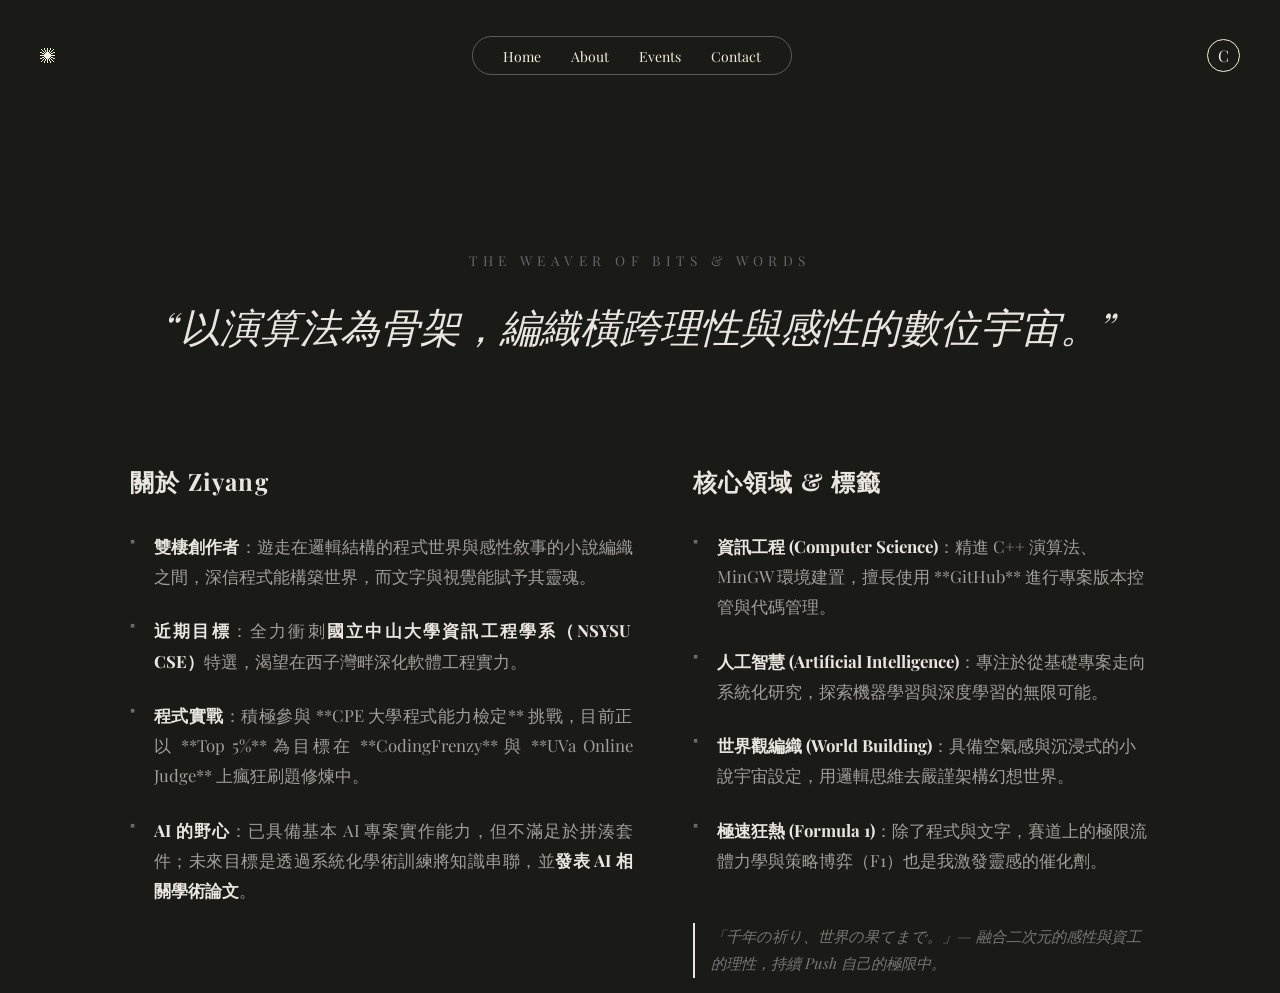
==== about.html @ fb1f493a "about/consact" ====
<!DOCTYPE html>
<html lang="zh-TW">
<head>
    <meta charset="UTF-8">
    <title>About — Ziyang</title>
    <link rel="stylesheet" href="style.css">
    <link href="https://fonts.googleapis.com/css2?family=Playfair+Display:ital,wght@1,400;1,700&display=swap" rel="stylesheet">
</head>
<body>

    <nav class="navbar">
        <div class="logo">✺</div>
        <ul class="nav-menu">
            <li><a href="index.html">Home</a></li>
            <li><a href="about.html">About</a></li>
            <li><a href="events.html">Events</a></li>
            <li><a href="contact.html">Contact</a></li>
        </ul>
        <div class="user-profile">C</div>
    </nav>

    <main class="about-container">
        <header class="about-header">
            <p class="subtitle">THE WEAVER OF BITS & WORDS</p>
            <h1 class="about-quote">“以演算法為骨架，編織橫跨理性與感性的數位宇宙。”</h1>
        </header>

        <section class="about-content">
            <div class="content-left">
                <h3>關於 Ziyang</h3>
                <ul class="story-list">
                    <li><strong>雙棲創作者</strong>：遊走在邏輯結構的程式世界與感性敘事的小說編織之間，深信程式能構築世界，而文字與視覺能賦予其靈魂。</li>
                    <li><strong>近期目標</strong>：全力衝刺<strong>國立中山大學資訊工程學系（NSYSU CSE）</strong>特選，渴望在西子灣畔深化軟體工程實力。</li>
                    <li><strong>程式實戰</strong>：積極參與 **CPE 大學程式能力檢定** 挑戰，目前正以 **Top 5%** 為目標在 **CodingFrenzy** 與 **UVa Online Judge** 上瘋狂刷題修煉中。</li>
                    <li><strong>AI 的野心</strong>：已具備基本 AI 專案實作能力，但不滿足於拼湊套件；未來目標是透過系統化學術訓練將知識串聯，並<strong>發表 AI 相關學術論文</strong>。</li>
                </ul>
            </div>
            
            <div class="content-right">
                <h3>核心領域 & 標籤</h3>
                <ul class="skills-list">
                    <li><strong>資訊工程 (Computer Science)</strong>：精進 C++ 演算法、MinGW 環境建置，擅長使用 **GitHub** 進行專案版本控管與代碼管理。</li>
                    <li><strong>人工智慧 (Artificial Intelligence)</strong>：專注於從基礎專案走向系統化研究，探索機器學習與深度學習的無限可能。</li>
                    <li><strong>世界觀編織 (World Building)</strong>：具備空氣感與沉浸式的小說宇宙設定，用邏輯思維去嚴謹架構幻想世界。</li>
                    <li><strong>極速狂熱 (Formula 1)</strong>：除了程式與文字，賽道上的極限流體力學與策略博弈（F1）也是我激發靈感的催化劑。</li>
                </ul>
                
                <p class="status-tag">「千年の祈り、世界の果てまで。」— 融合二次元的感性與資工的理性，持續 Push 自己的極限中。</p>
            </div>
        </section>
    </main>

</body>
</html>
---- style.css ----
* { box-sizing: border-box; }
body {
    margin: 0;
    background-color: #1a1a17;
    color: #f4eede;
    font-family: 'Playfair Display', serif;
}

/* 導覽列 */
.navbar {
    display: flex;
    justify-content: space-between;
    align-items: center;
    padding: 20px 40px;
}
.nav-menu {
    display: flex;
    gap: 30px;
    list-style: none;
    border: 1px solid rgba(244, 238, 222, 0.3);
    padding: 8px 30px;
    border-radius: 50px;
}
.nav-menu a { color: #f4eede; text-decoration: none; font-size: 14px; }
.user-profile { border: 1px solid #f4eede; padding: 5px 10px; border-radius: 50%; }

/* 核心復刻區 */
.hero-container {
    display: flex;
    flex-direction: column;
    align-items: center;
    justify-content: center;
    position: relative;
    height: 80vh;
}

.arch-image {
    width: 350px;
    height: 500px;
    overflow: hidden;
    border-radius: 200px 200px 0 0; /* 打造拱門形狀 */
    margin-bottom: 20px;
}
.arch-image img { width: 100%; height: 100%; object-fit: cover; }

.hero-title {
    font-family: 'Playfair Display', serif;
    font-size: 8rem;
    color: #eae6df;
    text-align: center;
    
    /* ─── 游標閃爍效果 ─── */
    display: inline-block;          /* 讓游標貼緊在文字後面 */
    border-right: 3px solid #eae6df; /* 游標的寬度與顏色 */
    animation: blink .75s step-end infinite;
}

/* 游標閃爍動畫 */
@keyframes blink {
    from, to { border-color: transparent }
    50% { border-color: #eae6df; }
}

.hero-subtitle {
    display: block;
    font-family: 'Playfair Display', serif;
    font-style: italic;
    color: #a19e98;
    text-align: center;

    /* ─── 1. 把字體放大 ─── */
    font-size: 1.8rem;     /* 原本如果比較小，可以調整到 1.6rem ~ 2rem 之間看看感覺 */
    
    /* ─── 2. 往上移一點，並保持下方按鈕的距離 ─── */
    margin-top: -65px;     /* 提高負值（例如從 -10px 改到 -25px），它就會再往上吸附靠近 Ziyang. */
    margin-bottom: 50px;   /* 稍微加大下方邊距，確保不會因為字體變大而壓到下面的按鈕 */
} 
.cta-btn {
    background: transparent;
    color: #f4eede;
    border: 1px solid #f4eede;
    padding: 12px 30px;
    border-radius: 50px;
    cursor: pointer;
    font-family: inherit;
}

/* ─── Contact Page 專屬風格 ─── */

.contact-container {
    max-width: 1200px;
    margin: 120px auto 0 auto; /* 留出 navbar 的空間 */
    padding: 0 40px;
    display: grid;
    grid-template-columns: 1fr 1fr; /* 左右雙欄排版 */
    gap: 80px;
    align-items: start;
}

/* 左側文字資訊 */
.contact-info {
    color: #eae6df;
}

.contact-title {
    font-family: 'Playfair Display', serif;
    font-size: 3.5rem;
    font-style: italic;
    line-height: 1.2;
    margin-bottom: 24px;
}

.contact-desc {
    font-size: 1rem;
    line-height: 1.8;
    color: #a19e98; /* 稍淡的灰字，增加層次感 */
    margin-bottom: 48px;
    max-width: 400px;
}

.info-links a {
    color: #eae6df;
    text-decoration: none;
    font-size: 1.1rem;
    transition: opacity 0.3s;
}

.info-links a:hover {
    opacity: 0.7;
}

.social-links {
    margin-top: 24px;
    font-size: 0.9rem;
    color: #666;
}

.social-links a {
    color: #a19e98;
    font-size: 0.9rem;
}

/* 右側極簡表單 */
.contact-form {
    display: flex;
    flex-direction: column;
    gap: 40px;
}

.form-group {
    display: flex;
    flex-direction: column;
    position: relative;
}

.form-group label {
    font-family: 'Playfair Display', serif;
    font-size: 1.1rem;
    color: #eae6df;
    margin-bottom: 12px;
}

/* 極簡下底線輸入框 */
.form-group input,
.form-group textarea {
    background: transparent;
    border: none;
    border-bottom: 1px solid #444; /* 預設暗色細線 */
    color: #eae6df;
    font-size: 1rem;
    padding: 8px 0;
    outline: none;
    font-family: inherit;
    transition: border-color 0.4s ease;
}

/* 點擊輸入框時，線條亮起 */
.form-group input:focus,
.form-group textarea:focus {
    border-bottom: 1px solid #eae6df; 
}

/* 讓 textarea 不要能隨便拉大壞了排版 */
.form-group textarea {
    resize: none;
}

/* 送出按鈕：沿用你原本 Discover 按鈕的圓邊與質感 */
.submit-btn {
    align-self: flex-start;
    background: transparent;
    border: 1px solid #eae6df;
    color: #eae6df;
    padding: 12px 32px;
    font-size: 0.9rem;
    border-radius: 50px;
    cursor: pointer;
    font-family: inherit;
    transition: all 0.3s ease;
    margin-top: 20px;
}

.submit-btn:hover {
    background: #eae6df;
    color: #111; /* 懸停時反白 */
}

/* ─── RWD 手機版響應式 ─── */
@media (max-width: 768px) {
    .contact-container {
        grid-template-columns: 1fr; /* 手機版改成單欄，上下排列 */
        margin: 80px auto 0 auto;
        gap: 48px;
    }
    
    .contact-title {
        font-size: 2.5rem;
    }
}

/* ─── About Page 專屬風格 ─── */

.about-container {
    max-width: 1000px;
    margin: 140px auto 0 auto; /* 留出 navbar 的空間 */
    padding: 0 40px;
}

/* 上方大引言區域 */
.about-header {
    text-align: center;
    margin-bottom: 80px;
}

.about-header .subtitle {
    font-family: 'Playfair Display', serif;
    font-size: 0.9rem;
    letter-spacing: 0.3em;
    color: #666; /* 暗灰色，低調的前言 */
    margin-bottom: 16px;
}

.about-header .about-quote {
    font-family: 'Playfair Display', serif;
    font-size: 2.8rem;
    font-style: italic;
    color: #eae6df;
    line-height: 1.4;
    font-weight: 400;
}

/* 下方故事內容（雙欄） */
.about-content {
    display: grid;
    grid-template-columns: 1.2fr 1fr; /* 左邊故事略寬，右邊條列略窄 */
    gap: 80px;
    line-height: 1.8;
    color: #a19e98; /* 使用你原本的淡灰色 */
}

/* 標題樣式 */
.about-content h3 {
    font-family: 'Playfair Display', serif;
    font-size: 1.6rem;
    color: #eae6df;
    margin-bottom: 20px;
    font-weight: 700;
}

/* 左側內文 */
.content-left {
    font-size: 1.05rem;
    text-align: justify;
}

.content-left strong {
    color: #eae6df; /* 粗體字加亮 */
}

/* 右側清單 */
.content-right ul {
    list-style: none; /* 拔掉預設醜醜的點 */
    padding: 0;
}

.content-right li {
    margin-bottom: 16px;
    font-size: 1rem;
}

.content-right li strong {
    color: #eae6df;
}

/* 特殊標籤區塊 */
.status-tag {
    margin-top: 40px;
    padding-left: 16px;
    border-left: 2px solid #eae6df; /* 側邊細線，呼應你的游標風格 */
    font-style: italic;
    font-size: 0.95rem;
    color: #888;
}

/* ─── RWD 手機版響應式 ─── */
@media (max-width: 768px) {
    .about-header .about-quote {
        font-size: 2rem;
    }
    
    .about-content {
        grid-template-columns: 1fr; /* 手機版變單欄 */
        gap: 40px;
    }
}

/* ==========================================================================
   About Page 專屬風格 (完全量身打造版)
   ========================================================================== */

.about-container {
    max-width: 1100px;
    margin: 140px auto 0 auto; /* 留出頂部 navbar 的空間 */
    padding: 0 40px;
}

/* 上方大引言區域 */
.about-header {
    text-align: center;
    margin-bottom: 80px;
}

.about-header .subtitle {
    font-family: 'Playfair Display', serif;
    font-size: 0.85rem;
    letter-spacing: 0.4em;
    color: #666; 
    margin-bottom: 20px;
}

/* 大引言動畫：電影感浮現 */
.about-header .about-quote {
    font-family: 'Playfair Display', serif;
    font-size: 2.5rem;
    font-style: italic;
    color: #eae6df;
    line-height: 1.5;
    font-weight: 400;
    opacity: 0;
    transform: translateY(25px);
    animation: fadeInUp 1.2s cubic-bezier(0.16, 1, 0.3, 1) forwards;
    animation-delay: 0.2s;
}

@keyframes fadeInUp {
    to {
        opacity: 1;
        transform: translateY(0);
    }
}

/* 下方故事內容（雙欄排版） */
.about-content {
    display: grid;
    grid-template-columns: 1.1fr 1fr; 
    gap: 60px;
    line-height: 1.8;
}

/* 區塊小標題樣式 */
.about-content h3 {
    font-family: 'Playfair Display', serif;
    font-size: 1.5rem;
    color: #eae6df;
    margin-bottom: 28px;
    font-weight: 700;
    letter-spacing: 0.05em;
}

/* ─── 列點優化設定 ─── */
.story-list, .skills-list {
    list-style: none; 
    padding: 0;
    margin: 0;
}

.story-list li, .skills-list li {
    position: relative;
    padding-left: 24px; /* 留出空間放自訂的小方塊 */
    margin-bottom: 24px; /* 每一點之間的間距 */
    font-size: 1.05rem;
    line-height: 1.8;
    color: #a19e98; /* 質感淡灰色 */
}

/* 自訂象牙白小方塊點點 */
.story-list li::before, .skills-list li::before {
    content: "■"; 
    position: absolute;
    left: 0;
    top: 2px;
    font-size: 0.55rem; 
    color: #eae6df;    
    opacity: 0.4;      
}

/* 加強關鍵字的對比度 */
.story-list li strong, .skills-list li strong {
    color: #eae6df;
    font-weight: 700;
}

/* 右下角的側邊線引言 */
.status-tag {
    margin-top: 48px;
    padding-left: 16px;
    border-left: 2px solid #eae6df; /* 側邊細線 */
    font-style: italic;
    font-size: 0.95rem;
    color: #777;
}

/* ─── RWD 手機版響應式（防止跑版） ─── */
@media (max-width: 768px) {
    .about-header .about-quote {
        font-size: 1.8rem;
    }
    
    .about-content {
        grid-template-columns: 1fr; /* 手機版變成單欄 */
        gap: 40px;
    }
}
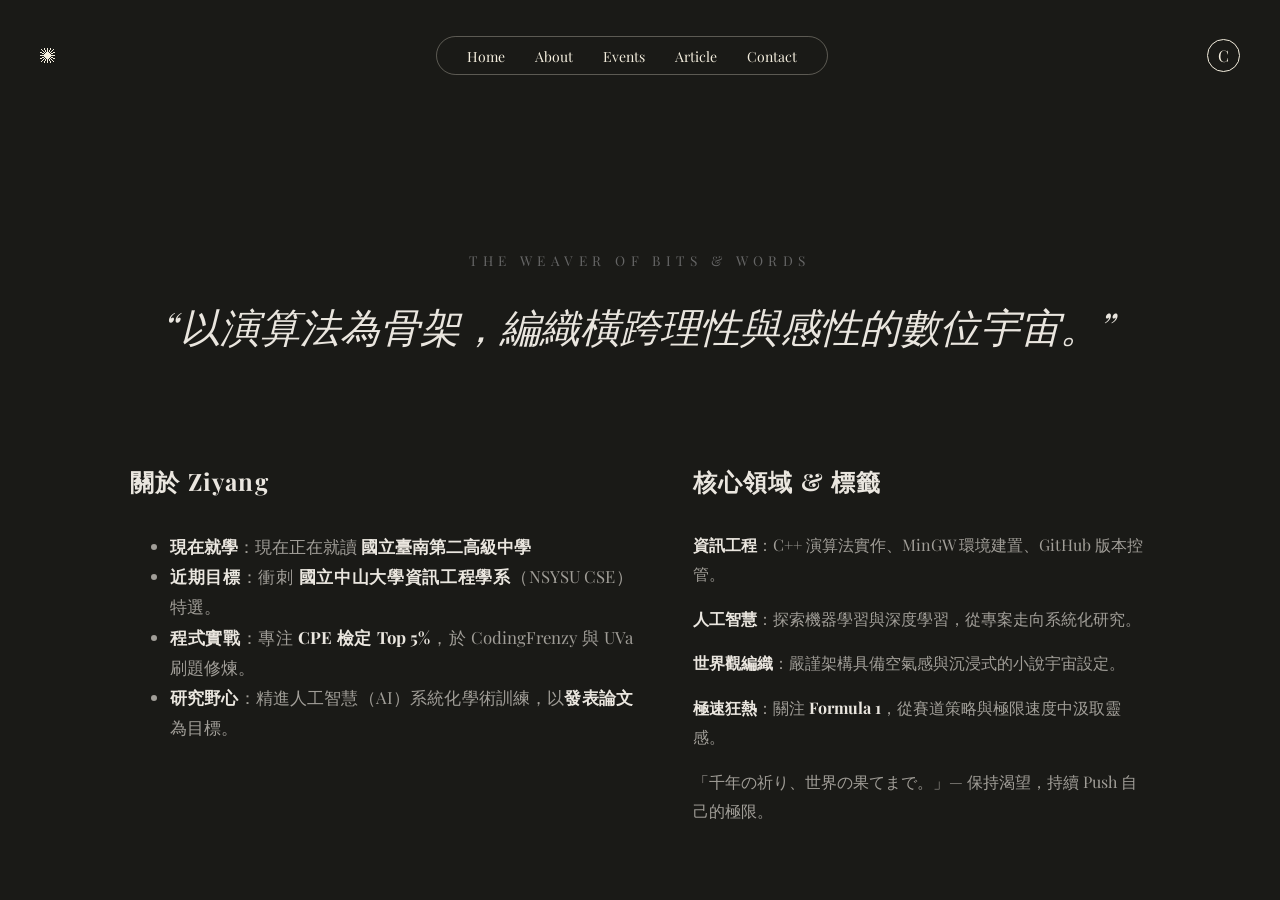
==== commit 2cf19960: "about" ====
--- a/about.html
+++ b/about.html
@@ -4,7 +4,7 @@
     <meta charset="UTF-8">
     <title>About — Ziyang</title>
     <link rel="stylesheet" href="style.css">
-    <link href="https://fonts.googleapis.com/css2?family=Playfair+Display:ital,wght@1,400;1,700&display=swap" rel="stylesheet">
+    <link href="https://fonts.googleapis.com/css2?family=Playfair+Display:ital,wght@0,400;0,700;1,400;1,700&display=swap" rel="stylesheet">
 </head>
 <body>
 
@@ -14,6 +14,7 @@
             <li><a href="index.html">Home</a></li>
             <li><a href="about.html">About</a></li>
             <li><a href="events.html">Events</a></li>
+            <li><a href="article.html">Article</a></li>
             <li><a href="contact.html">Contact</a></li>
         </ul>
         <div class="user-profile">C</div>
@@ -28,24 +29,24 @@
         <section class="about-content">
             <div class="content-left">
                 <h3>關於 Ziyang</h3>
-                <ul class="story-list">
-                    <li><strong>雙棲創作者</strong>：遊走在邏輯結構的程式世界與感性敘事的小說編織之間，深信程式能構築世界，而文字與視覺能賦予其靈魂。</li>
-                    <li><strong>近期目標</strong>：全力衝刺<strong>國立中山大學資訊工程學系（NSYSU CSE）</strong>特選，渴望在西子灣畔深化軟體工程實力。</li>
-                    <li><strong>程式實戰</strong>：積極參與 **CPE 大學程式能力檢定** 挑戰，目前正以 **Top 5%** 為目標在 **CodingFrenzy** 與 **UVa Online Judge** 上瘋狂刷題修煉中。</li>
-                    <li><strong>AI 的野心</strong>：已具備基本 AI 專案實作能力，但不滿足於拼湊套件；未來目標是透過系統化學術訓練將知識串聯，並<strong>發表 AI 相關學術論文</strong>。</li>
+                <ul class="custom-list">
+                    <li><strong>現在就學</strong>：現在正在就讀 <strong>國立臺南第二高級中學</strong></li>
+                    <li><strong>近期目標</strong>：衝刺 <strong>國立中山大學資訊工程學系</strong>（NSYSU CSE）特選。</li>
+                    <li><strong>程式實戰</strong>：專注 <strong>CPE 檢定 Top 5%</strong>，於 CodingFrenzy 與 UVa 刷題修煉。</li>
+                    <li><strong>研究野心</strong>：精進人工智慧（AI）系統化學術訓練，以<strong>發表論文</strong>為目標。</li>
                 </ul>
             </div>
             
             <div class="content-right">
                 <h3>核心領域 & 標籤</h3>
-                <ul class="skills-list">
-                    <li><strong>資訊工程 (Computer Science)</strong>：精進 C++ 演算法、MinGW 環境建置，擅長使用 **GitHub** 進行專案版本控管與代碼管理。</li>
-                    <li><strong>人工智慧 (Artificial Intelligence)</strong>：專注於從基礎專案走向系統化研究，探索機器學習與深度學習的無限可能。</li>
-                    <li><strong>世界觀編織 (World Building)</strong>：具備空氣感與沉浸式的小說宇宙設定，用邏輯思維去嚴謹架構幻想世界。</li>
-                    <li><strong>極速狂熱 (Formula 1)</strong>：除了程式與文字，賽道上的極限流體力學與策略博弈（F1）也是我激發靈感的催化劑。</li>
+                <ul class="custom-list">
+                    <li><strong>資訊工程</strong>：C++ 演算法實作、MinGW 環境建置、GitHub 版本控管。</li>
+                    <li><strong>人工智慧</strong>：探索機器學習與深度學習，從專案走向系統化研究。</li>
+                    <li><strong>世界觀編織</strong>：嚴謹架構具備空氣感與沉浸式的小說宇宙設定。</li>
+                    <li><strong>極速狂熱</strong>：關注 <strong>Formula 1</strong>，從賽道策略與極限速度中汲取靈感。</li>
                 </ul>
                 
-                <p class="status-tag">「千年の祈り、世界の果てまで。」— 融合二次元的感性與資工的理性，持續 Push 自己的極限中。</p>
+                <p class="side-tag">「千年の祈り、世界の果てまで。」— 保持渴望，持續 Push 自己的極限。</p>
             </div>
         </section>
     </main>
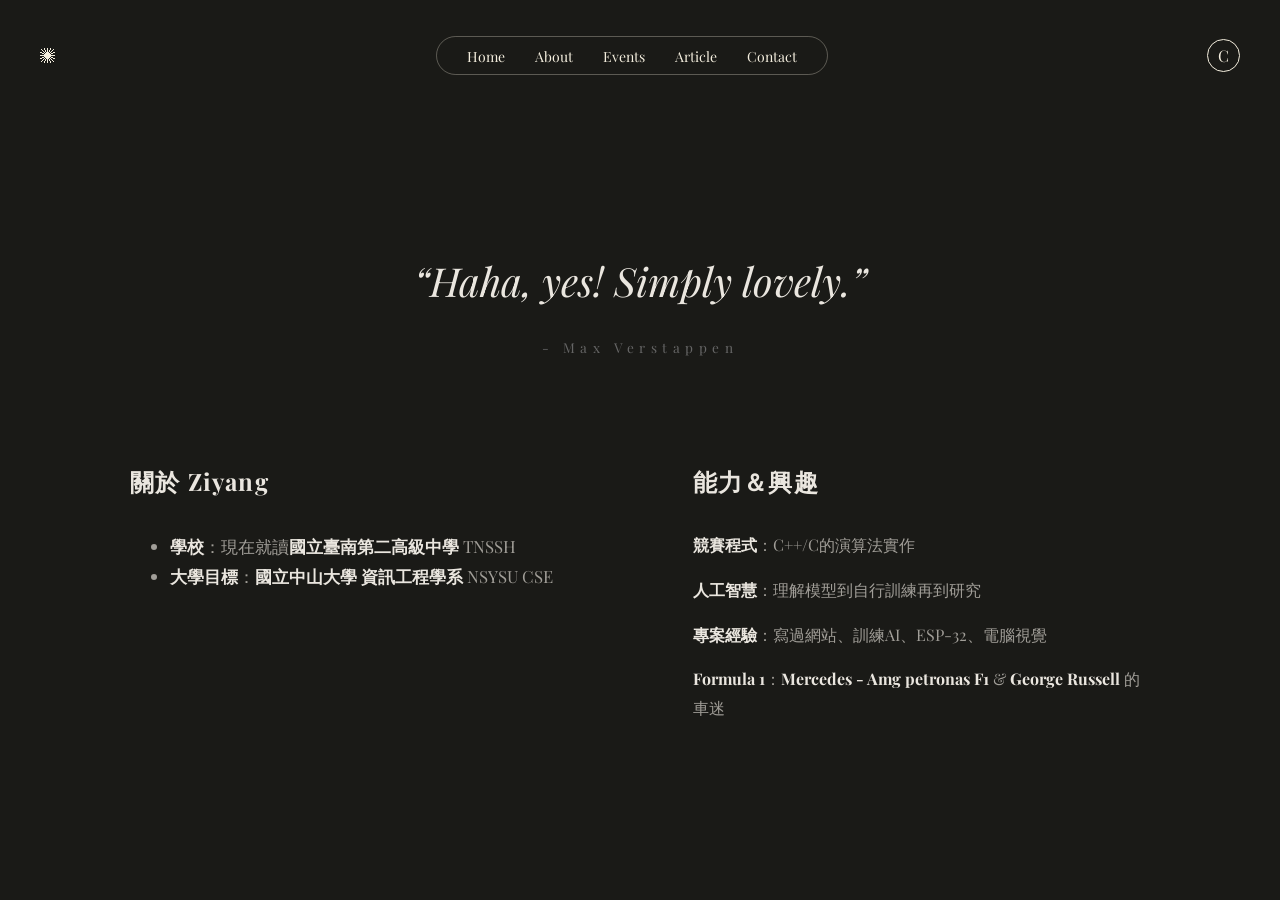
==== commit 528774c0: "about" ====
--- a/about.html
+++ b/about.html
@@ -22,31 +22,27 @@
 
     <main class="about-container">
         <header class="about-header">
-            <p class="subtitle">THE WEAVER OF BITS & WORDS</p>
-            <h1 class="about-quote">“以演算法為骨架，編織橫跨理性與感性的數位宇宙。”</h1>
+            <h1 class="about-quote">“Haha, yes! Simply lovely.”</h1>
+            <p class="subtitle">- Max Verstappen</p>
         </header>
 
         <section class="about-content">
             <div class="content-left">
                 <h3>關於 Ziyang</h3>
                 <ul class="custom-list">
-                    <li><strong>現在就學</strong>：現在正在就讀 <strong>國立臺南第二高級中學</strong></li>
-                    <li><strong>近期目標</strong>：衝刺 <strong>國立中山大學資訊工程學系</strong>（NSYSU CSE）特選。</li>
-                    <li><strong>程式實戰</strong>：專注 <strong>CPE 檢定 Top 5%</strong>，於 CodingFrenzy 與 UVa 刷題修煉。</li>
-                    <li><strong>研究野心</strong>：精進人工智慧（AI）系統化學術訓練，以<strong>發表論文</strong>為目標。</li>
+                    <li><strong>學校</strong>：現在就讀<strong>國立臺南第二高級中學</strong> TNSSH</li>
+                    <li><strong>大學目標</strong>：<strong>國立中山大學 資訊工程學系</strong> NSYSU CSE</li>
                 </ul>
             </div>
             
             <div class="content-right">
-                <h3>核心領域 & 標籤</h3>
+                <h3>能力＆興趣</h3>
                 <ul class="custom-list">
-                    <li><strong>資訊工程</strong>：C++ 演算法實作、MinGW 環境建置、GitHub 版本控管。</li>
-                    <li><strong>人工智慧</strong>：探索機器學習與深度學習，從專案走向系統化研究。</li>
-                    <li><strong>世界觀編織</strong>：嚴謹架構具備空氣感與沉浸式的小說宇宙設定。</li>
-                    <li><strong>極速狂熱</strong>：關注 <strong>Formula 1</strong>，從賽道策略與極限速度中汲取靈感。</li>
+                    <li><strong>競賽程式</strong>：C++/C的演算法實作</li>
+                    <li><strong>人工智慧</strong>：理解模型到自行訓練再到研究</li>
+                    <li><strong>專案經驗</strong>：寫過網站、訓練AI、ESP-32、電腦視覺</li>
+                    <li><strong>Formula 1</strong>：<strong>Mercedes - Amg petronas F1</strong> & <strong>George Russell</strong> 的車迷</li>
                 </ul>
-                
-                <p class="side-tag">「千年の祈り、世界の果てまで。」— 保持渴望，持續 Push 自己的極限。</p>
             </div>
         </section>
     </main>
--- a/style.css
+++ b/style.css
@@ -34,14 +34,23 @@
     height: 80vh;
 }
 
+/* 這是包裹圖片的拱門外框 */
 .arch-image {
-    width: 350px;
-    height: 500px;
-    overflow: hidden;
-    border-radius: 200px 200px 0 0; /* 打造拱門形狀 */
-    margin-bottom: 20px;
-}
-.arch-image img { width: 100%; height: 100%; object-fit: cover; }
+    width: 300px; /* 請根據你原本設定的寬度調整 */
+    height: 400px; /* 請根據你原本設定的高度調整 */
+    border-radius: 150px 150px 0 0; /* 你的拱門圓角 */
+    overflow: hidden; /* 確保超出拱門的圖片會被切掉 */
+}
+
+/* 這是裡面的圖片本體 */
+.arch-image img {
+    width: 100%;
+    height: 100%;
+    
+    /* 關鍵這兩行：讓圖片像背景一樣填滿，並且絕對居中 */
+    object-fit: cover;
+    object-position: center; 
+}
 
 .hero-title {
     font-family: 'Playfair Display', serif;
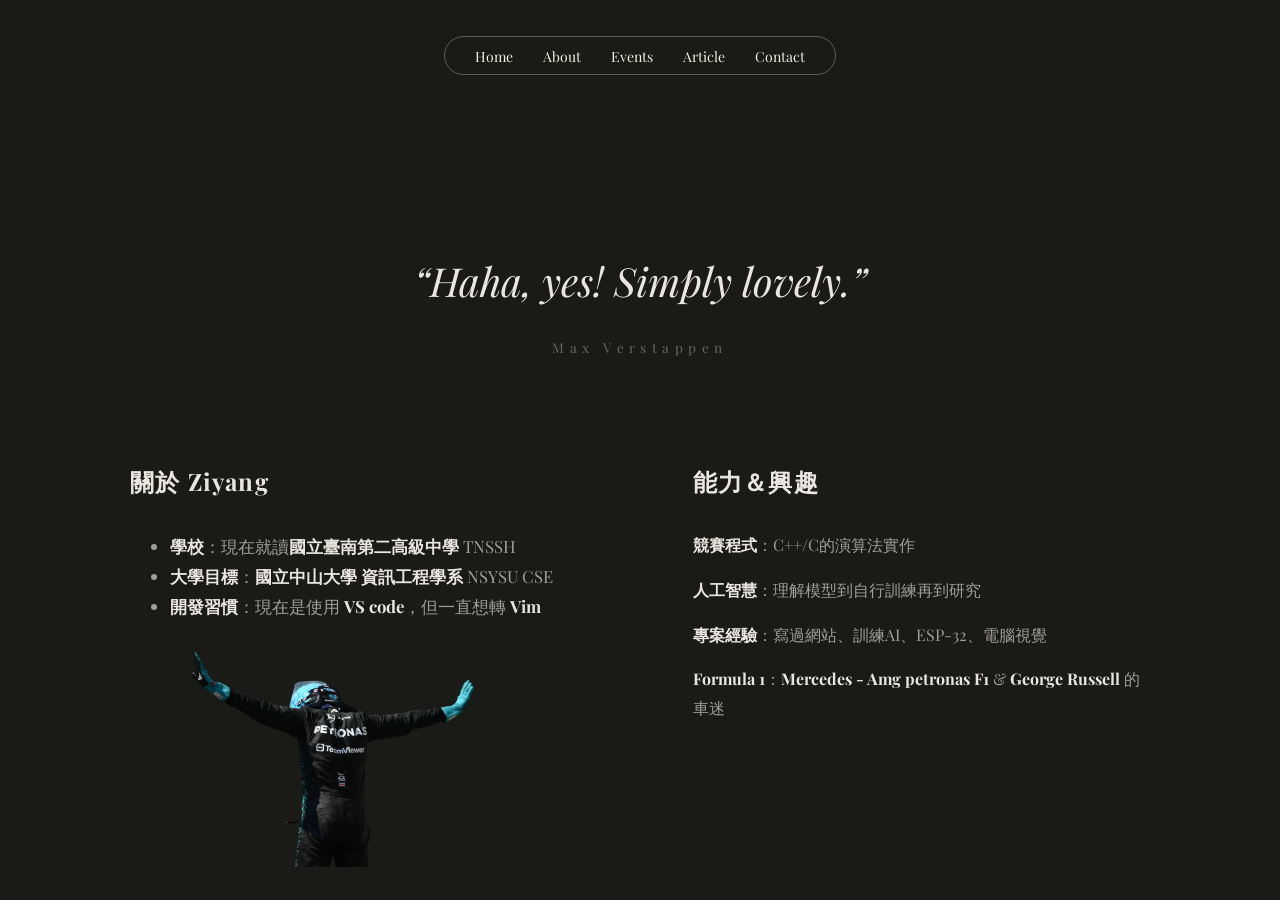
==== commit 4949d128: "logo" ====
--- a/about.html
+++ b/about.html
@@ -9,7 +9,7 @@
 <body>
 
     <nav class="navbar">
-        <div class="logo">✺</div>
+        <div class="logo"> </div>
         <ul class="nav-menu">
             <li><a href="index.html">Home</a></li>
             <li><a href="about.html">About</a></li>
@@ -17,13 +17,13 @@
             <li><a href="article.html">Article</a></li>
             <li><a href="contact.html">Contact</a></li>
         </ul>
-        <div class="user-profile">C</div>
+        <div class="logo"> </div>
     </nav>
 
     <main class="about-container">
         <header class="about-header">
             <h1 class="about-quote">“Haha, yes! Simply lovely.”</h1>
-            <p class="subtitle">- Max Verstappen</p>
+            <p class="subtitle">Max Verstappen</p>
         </header>
 
         <section class="about-content">
@@ -32,7 +32,11 @@
                 <ul class="custom-list">
                     <li><strong>學校</strong>：現在就讀<strong>國立臺南第二高級中學</strong> TNSSH</li>
                     <li><strong>大學目標</strong>：<strong>國立中山大學 資訊工程學系</strong> NSYSU CSE</li>
+                    <li><strong>開發習慣</strong>：現在是使用<strong> VS code</strong>，但一直想轉<strong> Vim</strong></li>
                 </ul>
+                <div class="about-pic-container">
+                    <img src="img/george-Photoroom.png" alt="Decoration">
+                </div>
             </div>
             
             <div class="content-right">
--- a/style.css
+++ b/style.css
@@ -439,4 +439,32 @@
         grid-template-columns: 1fr; /* 手機版變成單欄 */
         gap: 40px;
     }
+}
+
+/* 左下角圖片容器 */
+.about-pic-container {
+    margin-top: 25px;           /* 與上方保持距離 */
+    width: 100%;                
+    max-width: 380px;           
+    height: 220px;              
+    border-radius: 12px;        /* 圓角保留，圖片才不會尖尖的 */
+    overflow: hidden;           
+    
+    /* 這裡拿掉 border 和 box-shadow，改成下面這樣 */
+    border: none;               /* 完美去框 */
+    box-shadow: none;           /* 拿掉陰影，融入背景 */
+}
+
+/* 圖片本體控制 */
+.about-pic-container img {
+    width: 100%;
+    height: 100%;
+    object-fit: cover;          
+    object-position: center;
+    transition: transform 0.3s ease; 
+}
+
+/* 滑鼠懸停動畫效果 */
+.about-pic-container:hover img {
+    transform: scale(1.05);
 }
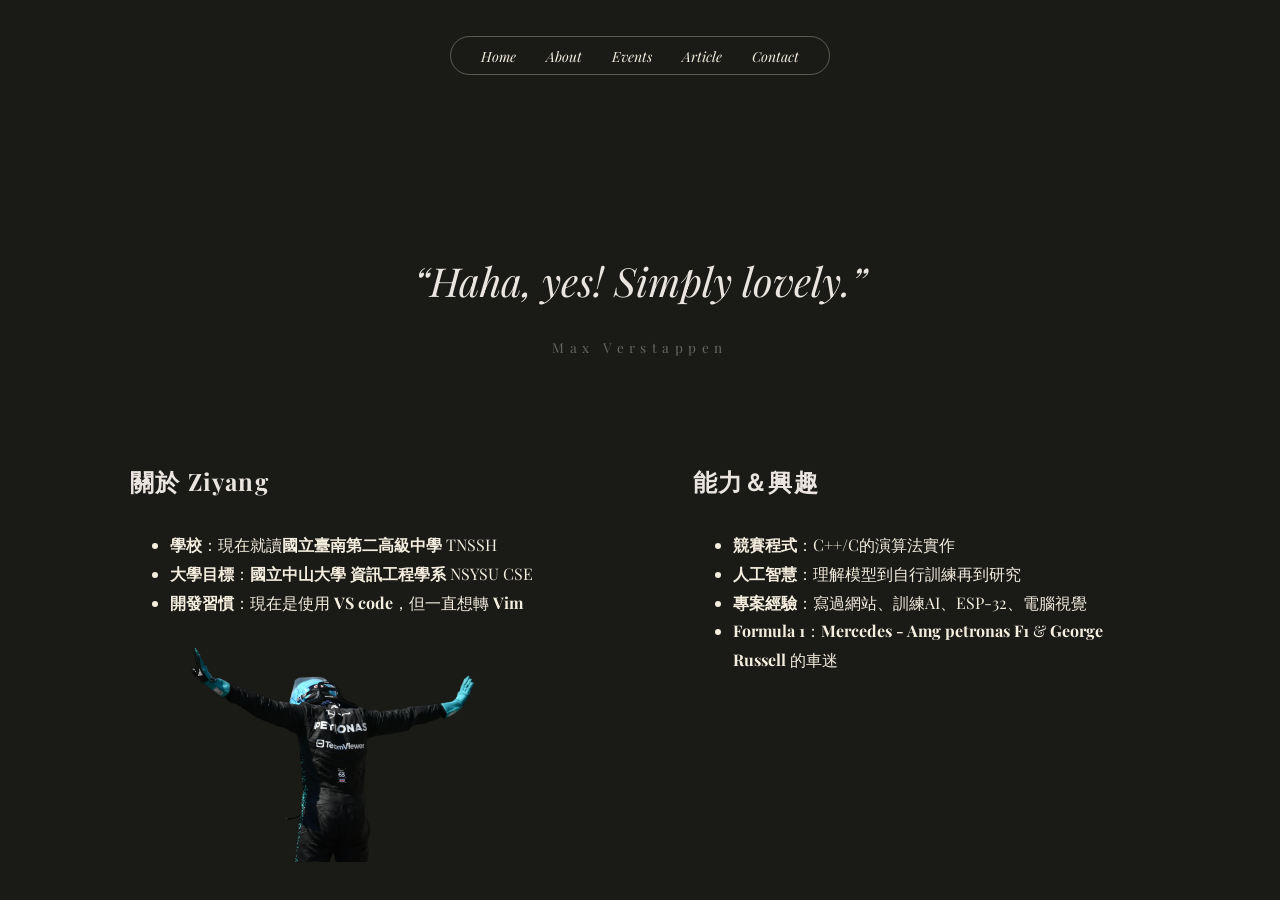
==== commit 4edd38a1: "font" ====
--- a/about.html
+++ b/about.html
@@ -3,11 +3,11 @@
 <head>
     <meta charset="UTF-8">
     <title>About — Ziyang</title>
+    <link rel="icon" href="img/fav.png" type="image/x-icon">
     <link rel="stylesheet" href="style.css">
     <link href="https://fonts.googleapis.com/css2?family=Playfair+Display:ital,wght@0,400;0,700;1,400;1,700&display=swap" rel="stylesheet">
 </head>
 <body>
-
     <nav class="navbar">
         <div class="logo"> </div>
         <ul class="nav-menu">
--- a/style.css
+++ b/style.css
@@ -1,470 +1,626 @@
-* { box-sizing: border-box; }
+/* ==========================================================================
+   1. 全站通用基礎樣式 (Global Reset & Base)
+   ========================================================================== */
+* { 
+    box-sizing: border-box; /*[span_0](start_span)[span_0](end_span)*/
+}
+
 body {
-    margin: 0;
-    background-color: #1a1a17;
-    color: #f4eede;
-    font-family: 'Playfair Display', serif;
-}
-
-/* 導覽列 */
+    margin: 0; /*[span_1](start_span)[span_1](end_span)*/
+    background-color: #1a1a17; /* 質感象牙黑 */ /*[span_2](start_span)[span_2](end_span)*/
+    color: #f4eede;           /* 溫潤象牙白 */ /*[span_3](start_span)[span_3](end_span)*/
+    font-family: 'Playfair Display', serif; /*[span_4](start_span)[span_4](end_span)*/
+    -apple-system, BlinkMacSystemFont, "Segoe UI", Roboto, Helvetica, Arial, sans-serif; /*[span_5](start_span)[span_5](end_span)*/
+}
+
+/* ==========================================================================
+   2. 導覽列 (Navbar)
+   ========================================================================== */
 .navbar {
-    display: flex;
-    justify-content: space-between;
-    align-items: center;
-    padding: 20px 40px;
-}
+    display: flex; /*[span_6](start_span)[span_6](end_span)*/
+    justify-content: space-between; /*[span_7](start_span)[span_7](end_span)*/
+    align-items: center; /*[span_8](start_span)[span_8](end_span)*/
+    padding: 20px 40px; /*[span_9](start_span)[span_9](end_span)*/
+}
+
 .nav-menu {
-    display: flex;
-    gap: 30px;
-    list-style: none;
-    border: 1px solid rgba(244, 238, 222, 0.3);
-    padding: 8px 30px;
-    border-radius: 50px;
-}
-.nav-menu a { color: #f4eede; text-decoration: none; font-size: 14px; }
-.user-profile { border: 1px solid #f4eede; padding: 5px 10px; border-radius: 50%; }
-
-/* 核心復刻區 */
+    display: flex; /*[span_10](start_span)[span_10](end_span)*/
+    gap: 30px; /*[span_11](start_span)[span_11](end_span)*/
+    list-style: none; /*[span_12](start_span)[span_12](end_span)*/
+    border: 1px solid rgba(244, 238, 222, 0.3); /*[span_13](start_span)[span_13](end_span)*/
+    padding: 8px 30px; /*[span_14](start_span)[span_14](end_span)*/
+    border-radius: 50px; /*[span_15](start_span)[span_15](end_span)*/
+}
+
+.nav-menu a { 
+    color: #f4eede; /*[span_16](start_span)[span_16](end_span)*/
+    text-decoration: none; /*[span_17](start_span)[span_17](end_span)*/
+    font-size: 14px; /*[span_18](start_span)[span_18](end_span)*/
+    font-family: 'Playfair Display', serif; /* 修正：強制讓所有頁面的導覽列吃到襯線字體 */
+    font-style: italic;                    /* 修正：統一維持首頁那種質感的斜體 */
+}
+
+.user-profile { 
+    border: 1px solid #f4eede; /*[span_19](start_span)[span_19](end_span)*/
+    padding: 5px 10px; /*[span_20](start_span)[span_20](end_span)*/
+    border-radius: 50%; /*[span_21](start_span)[span_21](end_span)*/
+}
+
+/* ==========================================================================
+   3. 首頁核心復刻區 (Hero Section)
+   ========================================================================== */
 .hero-container {
-    display: flex;
-    flex-direction: column;
-    align-items: center;
-    justify-content: center;
-    position: relative;
-    height: 80vh;
-}
-
-/* 這是包裹圖片的拱門外框 */
+    display: flex; /*[span_22](start_span)[span_22](end_span)*/
+    flex-direction: column; /*[span_23](start_span)[span_23](end_span)*/
+    align-items: center; /*[span_24](start_span)[span_24](end_span)*/
+    justify-content: center; /*[span_25](start_span)[span_25](end_span)*/
+    position: relative; /*[span_26](start_span)[span_26](end_span)*/
+    height: 80vh; /*[span_27](start_span)[span_27](end_span)*/
+    max-width: 1200px;  /* 修正：限制最大寬度，防止排版失控歪去左邊 */
+    margin: 0 auto;     /* 修正：確保整塊置中 */
+    width: 100%;        /* 修正：打滿寬度 */
+}
+
+/* 包裹圖片的拱門外框 */
 .arch-image {
-    width: 300px; /* 請根據你原本設定的寬度調整 */
-    height: 400px; /* 請根據你原本設定的高度調整 */
-    border-radius: 150px 150px 0 0; /* 你的拱門圓角 */
-    overflow: hidden; /* 確保超出拱門的圖片會被切掉 */
-}
-
-/* 這是裡面的圖片本體 */
+    width: 300px; /*[span_28](start_span)[span_28](end_span)*/
+    height: 400px; /*[span_29](start_span)[span_29](end_span)*/
+    border-radius: 150px 150px 0 0; /*[span_30](start_span)[span_30](end_span)*/
+    overflow: hidden; /*[span_31](start_span)[span_31](end_span)*/
+}
+
+/* 拱門圖片本體 */
 .arch-image img {
-    width: 100%;
-    height: 100%;
-    
-    /* 關鍵這兩行：讓圖片像背景一樣填滿，並且絕對居中 */
-    object-fit: cover;
-    object-position: center; 
+    width: 100%; /*[span_32](start_span)[span_32](end_span)*/
+    height: 100%; /*[span_33](start_span)[span_33](end_span)*/
+    object-fit: cover; /*[span_34](start_span)[span_34](end_span)*/
+    object-position: center; /*[span_35](start_span)[span_35](end_span)*/
 }
 
 .hero-title {
-    font-family: 'Playfair Display', serif;
-    font-size: 8rem;
-    color: #eae6df;
-    text-align: center;
-    
-    /* ─── 游標閃爍效果 ─── */
-    display: inline-block;          /* 讓游標貼緊在文字後面 */
-    border-right: 3px solid #eae6df; /* 游標的寬度與顏色 */
-    animation: blink .75s step-end infinite;
+    font-family: 'Playfair Display', serif; /*[span_36](start_span)[span_36](end_span)*/
+    font-size: 5.5rem;       /* 修正：從 8rem 調小，避免新字體太寬把圖片擠歪 */
+    min-height: 7rem;        /* 修正：給定最小高度，防止打字機動態生成時畫面狂抖 */
+    color: #eae6df; /*[span_37](start_span)[span_37](end_span)*/
+    text-align: center; /*[span_38](start_span)[span_38](end_span)*/
+    display: inline-block; /*[span_39](start_span)[span_39](end_span)*/       
+    border-right: 3px solid #eae6df; /*[span_40](start_span)[span_40](end_span)*/
+    animation: blink .75s step-end infinite; /*[span_41](start_span)[span_41](end_span)*/
+    margin-top: 20px;        /* 修正：增加與圖片的間距 */
+    margin-bottom: 0px;
 }
 
 /* 游標閃爍動畫 */
 @keyframes blink {
-    from, to { border-color: transparent }
-    50% { border-color: #eae6df; }
+    from, to { border-color: transparent } /*[span_42](start_span)[span_42](end_span)*/
+    50% { border-color: #eae6df; } /*[span_43](start_span)[span_43](end_span)*/
 }
 
 .hero-subtitle {
-    display: block;
-    font-family: 'Playfair Display', serif;
-    font-style: italic;
-    color: #a19e98;
-    text-align: center;
-
-    /* ─── 1. 把字體放大 ─── */
-    font-size: 1.8rem;     /* 原本如果比較小，可以調整到 1.6rem ~ 2rem 之間看看感覺 */
-    
-    /* ─── 2. 往上移一點，並保持下方按鈕的距離 ─── */
-    margin-top: -65px;     /* 提高負值（例如從 -10px 改到 -25px），它就會再往上吸附靠近 Ziyang. */
-    margin-bottom: 50px;   /* 稍微加大下方邊距，確保不會因為字體變大而壓到下面的按鈕 */
+    display: block; /*[span_44](start_span)[span_44](end_span)*/
+    font-family: 'Playfair Display', serif; /*[span_45](start_span)[span_45](end_span)*/
+    font-style: italic; /*[span_46](start_span)[span_46](end_span)*/
+    color: #a19e98; /*[span_47](start_span)[span_47](end_span)*/
+    text-align: center; /*[span_48](start_span)[span_48](end_span)*/
+    font-size: 1.8rem; /*[span_49](start_span)[span_49](end_span)*/    
+    margin-top: 10px;        /* 修正：從原來的 -65px 改成正的，不然會撞到標題 */
+    margin-bottom: 40px; /*[span_50](start_span)[span_50](end_span)*/
 } 
+
 .cta-btn {
-    background: transparent;
-    color: #f4eede;
-    border: 1px solid #f4eede;
-    padding: 12px 30px;
-    border-radius: 50px;
-    cursor: pointer;
-    font-family: inherit;
-}
-
-/* ─── Contact Page 專屬風格 ─── */
-
+    background: transparent; /*[span_51](start_span)[span_51](end_span)*/
+    color: #f4eede; /*[span_52](start_span)[span_52](end_span)*/
+    border: 1px solid #f4eede; /*[span_53](start_span)[span_53](end_span)*/
+    padding: 12px 30px; /*[span_54](start_span)[span_54](end_span)*/
+    border-radius: 50px; /*[span_55](start_span)[span_55](end_span)*/
+    cursor: pointer; /*[span_56](start_span)[span_56](end_span)*/
+    font-family: inherit; /*[span_57](start_span)[span_57](end_span)*/
+}
+
+/* ==========================================================================
+   4. 關於我頁面 (About Page)
+   ========================================================================== */
+.about-container {
+    max-width: 1100px; /*[span_58](start_span)[span_58](end_span)*/
+    margin: 140px auto 0 auto; /*[span_59](start_span)[span_59](end_span)*/
+    padding: 0 40px; /*[span_60](start_span)[span_60](end_span)*/
+}
+
+.about-header {
+    text-align: center; /*[span_61](start_span)[span_61](end_span)*/
+    margin-bottom: 80px; /*[span_62](start_span)[span_62](end_span)*/
+}
+
+.about-header .subtitle {
+    font-family: 'Playfair Display', serif; /*[span_63](start_span)[span_63](end_span)*/
+    font-size: 0.85rem; /*[span_64](start_span)[span_64](end_span)*/
+    letter-spacing: 0.4em; /*[span_65](start_span)[span_65](end_span)*/
+    color: #666; /*[span_66](start_span)[span_66](end_span)*/
+    margin-bottom: 20px; /*[span_67](start_span)[span_67](end_span)*/
+}
+
+/* 大引言動畫：電影感浮現 */
+.about-header .about-quote {
+    font-family: 'Playfair Display', serif; /*[span_68](start_span)[span_68](end_span)*/
+    font-size: 2.5rem; /*[span_69](start_span)[span_69](end_span)*/
+    font-style: italic; /*[span_70](start_span)[span_70](end_span)*/
+    color: #eae6df; /*[span_71](start_span)[span_71](end_span)*/
+    line-height: 1.5; /*[span_72](start_span)[span_72](end_span)*/
+    font-weight: 400; /*[span_73](start_span)[span_73](end_span)*/
+    opacity: 0; /*[span_74](start_span)[span_74](end_span)*/
+    transform: translateY(25px); /*[span_75](start_span)[span_75](end_span)*/
+    animation: fadeInUp 1.2s cubic-bezier(0.16, 1, 0.3, 1) forwards; /*[span_76](start_span)[span_76](end_span)*/
+    animation-delay: 0.2s; /*[span_77](start_span)[span_77](end_span)*/
+}
+
+@keyframes fadeInUp {
+    to {
+        opacity: 1; /*[span_78](start_span)[span_78](end_span)*/
+        transform: translateY(0); /*[span_79](start_span)[span_79](end_span)*/
+    }
+}
+
+.about-content {
+    display: grid; /*[span_80](start_span)[span_80](end_span)*/
+    grid-template-columns: 1.1fr 1fr; /*[span_81](start_span)[span_81](end_span)*/
+    gap: 60px; /*[span_82](start_span)[span_82](end_span)*/
+    line-height: 1.8; /*[span_83](start_span)[span_83](end_span)*/
+}
+
+.about-content h3 {
+    font-family: 'Playfair Display', serif; /*[span_84](start_span)[span_84](end_span)*/
+    font-size: 1.5rem; /*[span_85](start_span)[span_85](end_span)*/
+    color: #eae6df; /*[span_86](start_span)[span_86](end_span)*/
+    margin-bottom: 28px; /*[span_87](start_span)[span_87](end_span)*/
+    font-weight: 700; /*[span_88](start_span)[span_88](end_span)*/
+    letter-spacing: 0.05em; /*[span_89](start_span)[span_89](end_span)*/
+}
+
+.story-list, .skills-list {
+    list-style: none; /*[span_90](start_span)[span_90](end_span)*/
+    padding: 0; /*[span_91](start_span)[span_91](end_span)*/
+    margin: 0; /*[span_92](start_span)[span_92](end_span)*/
+}
+
+.story-list li, .skills-list li {
+    position: relative; /*[span_93](start_span)[span_93](end_span)*/
+    padding-left: 24px; /*[span_94](start_span)[span_94](end_span)*/
+    margin-bottom: 24px; /*[span_95](start_span)[span_95](end_span)*/
+    font-size: 1.05rem; /*[span_96](start_span)[span_96](end_span)*/
+    line-height: 1.8; /*[span_97](start_span)[span_97](end_span)*/
+    color: #a19e98; /*[span_98](start_span)[span_98](end_span)*/
+}
+
+/* 自訂象牙白小方塊點點 */
+.story-list li::before, .skills-list li::before {
+    content: "■"; /*[span_99](start_span)[span_99](end_span)*/
+    position: absolute; /*[span_100](start_span)[span_100](end_span)*/
+    left: 0; /*[span_101](start_span)[span_101](end_span)*/
+    top: 2px; /*[span_102](start_span)[span_102](end_span)*/
+    font-size: 0.55rem; /*[span_103](start_span)[span_103](end_span)*/
+    color: #eae6df;    /*[span_104](start_span)[span_104](end_span)*/
+    opacity: 0.4;      /*[span_105](start_span)[span_105](end_span)*/
+}
+
+.story-list li strong, .skills-list li strong {
+    color: #eae6df; /*[span_106](start_span)[span_106](end_span)*/
+    font-weight: 700; /*[span_107](start_span)[span_107](end_span)*/
+}
+
+.status-tag {
+    margin-top: 48px; /*[span_108](start_span)[span_108](end_span)*/
+    padding-left: 16px; /*[span_109](start_span)[span_109](end_span)*/
+    border-left: 2px solid #eae6df; /*[span_110](start_span)[span_110](end_span)*/
+    font-style: italic; /*[span_111](start_span)[span_111](end_span)*/
+    font-size: 0.95rem; /*[span_112](start_span)[span_112](end_span)*/
+    color: #777; /*[span_113](start_span)[span_113](end_span)*/
+}
+
+/* 左下角圖片容器 */
+.about-pic-container {
+    margin-top: 25px;           /*[span_114](start_span)[span_114](end_span)*/
+    width: 100%;                /*[span_115](start_span)[span_115](end_span)*/
+    max-width: 380px;           /*[span_116](start_span)[span_116](end_span)*/
+    height: 220px;              /*[span_117](start_span)[span_117](end_span)*/
+    border-radius: 12px;        /*[span_118](start_span)[span_118](end_span)*/
+    overflow: hidden;           /*[span_119](start_span)[span_119](end_span)*/
+    border: none;               /*[span_120](start_span)[span_120](end_span)*/
+    box-shadow: none;           /*[span_121](start_span)[span_121](end_span)*/
+}
+
+.about-pic-container img {
+    width: 100%; /*[span_122](start_span)[span_122](end_span)*/
+    height: 100%; /*[span_123](start_span)[span_123](end_span)*/
+    object-fit: cover;          /*[span_124](start_span)[span_124](end_span)*/
+    object-position: center; /*[span_125](start_span)[span_125](end_span)*/
+    transition: transform 0.3s ease; /*[span_126](start_span)[span_126](end_span)*/
+}
+
+.about-pic-container:hover img {
+    transform: scale(1.05); /*[span_127](start_span)[span_127](end_span)*/
+}
+
+/* ==========================================================================
+   5. 歷程樹頁面 (Events / Circuit Tree Page)
+   ========================================================================== */
+.tree-wrapper {
+    max-width: 1100px; /*[span_128](start_span)[span_128](end_span)*/
+    margin: 140px auto 0 auto; /*[span_129](start_span)[span_129](end_span)*/
+    padding: 0 40px; /*[span_130](start_span)[span_130](end_span)*/
+}
+
+.circuit-tree {
+    position: relative; /*[span_131](start_span)[span_131](end_span)*/
+    width: 100%; /*[span_132](start_span)[span_132](end_span)*/
+    padding: 60px 0; /*[span_133](start_span)[span_133](end_span)*/
+}
+
+/* 中央主要主幹（象牙白低調漸層流動） */
+.circuit-tree::before {
+    content: ''; /*[span_134](start_span)[span_134](end_span)*/
+    position: absolute; /*[span_135](start_span)[span_135](end_span)*/
+    left: 50%; /*[span_136](start_span)[span_136](end_span)*/
+    transform: translateX(-50%); /*[span_137](start_span)[span_137](end_span)*/
+    top: 0; /*[span_138](start_span)[span_138](end_span)*/
+    bottom: 0; /*[span_139](start_span)[span_139](end_span)*/
+    width: 1px;  /*[span_140](start_span)[span_140](end_span)*/
+    background: linear-gradient(to bottom, rgba(234, 230, 223, 0.2) 30%, #eae6df 50%, rgba(234, 230, 223, 0.2) 70%); /*[span_141](start_span)[span_141](end_span)*/
+    background-size: 100% 200%; /*[span_142](start_span)[span_142](end_span)*/
+    box-shadow: 0 0 8px rgba(234, 230, 223, 0.3); /*[span_143](start_span)[span_143](end_span)*/
+    animation: circuitPulse 4s linear infinite; /*[span_144](start_span)[span_144](end_span)*/
+}
+
+@keyframes circuitPulse {
+    0% { background-position: 0% 0%; } /*[span_145](start_span)[span_145](end_span)*/
+    100% { background-position: 0% 200%; } /*[span_146](start_span)[span_146](end_span)*/
+}
+
+.tree-node {
+    position: relative; /*[span_147](start_span)[span_147](end_span)*/
+    width: 100%; /*[span_148](start_span)[span_148](end_span)*/
+    margin-bottom: 120px; /*[span_149](start_span)[span_149](end_span)*/
+    display: flex; /*[span_150](start_span)[span_150](end_span)*/
+    opacity: 0; /*[span_151](start_span)[span_151](end_span)*/
+    transform: translateY(15px); /*[span_152](start_span)[span_152](end_span)*/
+    animation: fadeInBranch 0.8s cubic-bezier(0.16, 1, 0.3, 1) forwards; /*[span_153](start_span)[span_153](end_span)*/
+}
+
+.tree-node:nth-child(1) { animation-delay: 0.1s; } /*[span_154](start_span)[span_154](end_span)*/
+.tree-node:nth-child(2) { animation-delay: 0.3s; } /*[span_155](start_span)[span_155](end_span)*/
+.tree-node:nth-child(3) { animation-delay: 0.5s; } /*[span_156](start_span)[span_156](end_span)*/
+.tree-node:nth-child(4) { animation-delay: 0.7s; } /*[span_157](start_span)[span_157](end_span)*/
+
+@keyframes fadeInBranch {
+    to { opacity: 1; transform: translateY(0); } /*[span_158](start_span)[span_158](end_span)*/
+}
+
+.branch-left { justify-content: flex-start; } /*[span_159](start_span)[span_159](end_span)*/
+.branch-right { justify-content: flex-end; } /*[span_160](start_span)[span_160](end_span)*/
+
+.branch-content {
+    width: 38%;  /*[span_161](start_span)[span_161](end_span)*/
+    color: #a19e98; /*[span_162](start_span)[span_162](end_span)*/
+    position: relative; /*[span_163](start_span)[span_163](end_span)*/
+    transition: color 0.3s ease; /*[span_164](start_span)[span_164](end_span)*/
+}
+
+.branch-left .branch-content { text-align: right; padding-right: 35px; } /*[span_165](start_span)[span_165](end_span)*/
+.branch-right .branch-content { text-align: left; padding-left: 35px; } /*[span_166](start_span)[span_166](end_span)*/
+
+.tree-node:hover .branch-content { color: #eae6df; } /*[span_167](start_span)[span_167](end_span)*/
+
+/* 水平分支線 */
+.tree-node::before {
+    content: ''; /*[span_168](start_span)[span_168](end_span)*/
+    position: absolute; /*[span_169](start_span)[span_169](end_span)*/
+    top: 50px;  /*[span_170](start_span)[span_170](end_span)*/
+    height: 1px;  /*[span_171](start_span)[span_171](end_span)*/
+    background: rgba(234, 230, 223, 0.4);  /*[span_172](start_span)[span_172](end_span)*/
+    width: 12%;  /*[span_173](start_span)[span_173](end_span)*/
+    transition: all 0.3s ease; /*[span_174](start_span)[span_174](end_span)*/
+}
+
+.branch-left::before { left: 38%; } /*[span_175](start_span)[span_175](end_span)*/
+.branch-right::before { left: 50%; } /*[span_176](start_span)[span_176](end_span)*/
+
+/* 向上勾起轉折線 */
+.tree-node::after {
+    content: ''; /*[span_177](start_span)[span_177](end_span)*/
+    position: absolute; /*[span_178](start_span)[span_178](end_span)*/
+    top: 20px;    /*[span_179](start_span)[span_179](end_span)*/
+    height: 30px;  /*[span_180](start_span)[span_180](end_span)*/
+    width: 1px; /*[span_181](start_span)[span_181](end_span)*/
+    background: rgba(234, 230, 223, 0.4); /*[span_182](start_span)[span_182](end_span)*/
+    transition: all 0.3s ease; /*[span_183](start_span)[span_183](end_span)*/
+}
+
+.branch-left::after { left: 38%; } /*[span_184](start_span)[span_184](end_span)*/
+.branch-right::after { left: 62%; } /*[span_185](start_span)[span_185](end_span)*/
+
+/* 中央主幹接線小圓點 */
+.branch-content::before {
+    content: ''; /*[span_186](start_span)[span_186](end_span)*/
+    position: absolute; /*[span_187](start_span)[span_187](end_span)*/
+    top: 47px;  /*[span_188](start_span)[span_188](end_span)*/
+    width: 6px;  /*[span_189](start_span)[span_189](end_span)*/
+    height: 6px; /*[span_190](start_span)[span_190](end_span)*/
+    background: #1a1a17;  /*[span_191](start_span)[span_191](end_span)*/
+    border: 1px solid rgba(234, 230, 223, 0.6); /*[span_192](start_span)[span_192](end_span)*/
+    border-radius: 50%; /*[span_193](start_span)[span_193](end_span)*/
+    z-index: 5; /*[span_194](start_span)[span_194](end_span)*/
+    transition: all 0.3s ease; /*[span_195](start_span)[span_195](end_span)*/
+}
+
+.branch-left .branch-content::before { right: -12.5%; transform: translateX(50%); } /*[span_196](start_span)[span_196](end_span)*/
+.branch-right .branch-content::before { left: -12.5%; transform: translateX(-50%); } /*[span_197](start_span)[span_197](end_span)*/
+
+/* 高級 Hover 反饋 */
+.tree-node:hover::before,
+.tree-node:hover::after {
+    background: #eae6df !important; /*[span_198](start_span)[span_198](end_span)*/
+    box-shadow: 0 0 8px rgba(234, 230, 223, 0.5) !important; /*[span_199](start_span)[span_199](end_span)*/
+}
+
+.tree-node:hover .branch-content::before {
+    background: #eae6df !important; /*[span_200](start_span)[span_200](end_span)*/
+    border-color: #eae6df !important; /*[span_201](start_span)[span_201](end_span)*/
+    transform: scale(1.2) !important; /*[span_202](start_span)[span_202](end_span)*/
+    box-shadow: 0 0 8px rgba(234, 230, 223, 0.8) !important; /*[span_203](start_span)[span_203](end_span)*/
+}
+.tree-node.branch-left:hover .branch-content::before { transform: translateX(50%) scale(1.2) !important; } /*[span_204](start_span)[span_204](end_span)*/
+.tree-node.branch-right:hover .branch-content::before { transform: translateX(-50%) scale(1.2) !important; } /*[span_205](start_span)[span_205](end_span)*/
+
+/* 當前進行中節點（Now） */
+.current-branch::before,
+.current-branch::after {
+    background: #fff !important; /*[span_206](start_span)[span_206](end_span)*/
+    box-shadow: 0 0 6px rgba(255, 255, 255, 0.4) !important; /*[span_207](start_span)[span_207](end_span)*/
+}
+
+.current-branch .branch-content h3 { color: #fff !important; } /*[span_208](start_span)[span_208](end_span)*/
+.current-branch .branch-content::before { border-color: #fff !important; background: #fff !important; } /*[span_209](start_span)[span_209](end_span)*/
+
+.branch-left.current-branch .branch-content::before { animation: nodeGlowLeft 2.5s infinite ease-in-out; } /*[span_210](start_span)[span_210](end_span)*/
+.branch-right.current-branch .branch-content::before { animation: nodeGlowRight 2.5s infinite ease-in-out; } /*[span_211](start_span)[span_211](end_span)*/
+
+@keyframes nodeGlowLeft {
+    0%, 100% { box-shadow: 0 0 4px rgba(255,255,255,0.4); transform: translateX(50%) scale(1); } /*[span_212](start_span)[span_212](end_span)*/
+    50% { box-shadow: 0 0 12px rgba(255,255,255,0.8); transform: translateX(50%) scale(1.2); } /*[span_213](start_span)[span_213](end_span)*/
+}
+@keyframes nodeGlowRight {
+    0%, 100% { box-shadow: 0 0 4px rgba(255,255,255,0.4); transform: translateX(-50%) scale(1); } /*[span_214](start_span)[span_214](end_span)*/
+    50% { box-shadow: 0 0 12px rgba(255,255,255,0.8); transform: translateX(-50%) scale(1.2); } /*[span_215](start_span)[span_215](end_span)*/
+}
+
+.branch-content strong {
+    color: #eae6df; /*[span_216](start_span)[span_216](end_span)*/
+    font-weight: 600; /*[span_217](start_span)[span_217](end_span)*/
+    border-bottom: 1px dashed rgba(234, 230, 223, 0.3); /*[span_218](start_span)[span_218](end_span)*/
+}
+
+/* ==========================================================================
+   6. 文章列表頁面 (Article Page - 精緻不透明大圓角卡片版)
+   ========================================================================== */
+.main-wrapper {
+    max-width: 850px; /*[span_219](start_span)[span_219](end_span)*/
+    margin: 120px auto; /*[span_220](start_span)[span_220](end_span)*/
+    padding: 0 40px; /*[span_221](start_span)[span_221](end_span)*/
+}
+
+.article-list {
+    display: flex; /*[span_222](start_span)[span_222](end_span)*/
+    flex-direction: column; /*[span_223](start_span)[span_223](end_span)*/
+    gap: 35px;  /*[span_224](start_span)[span_224](end_span)*/
+}
+
+/* 文章卡片本體：完全不透明、微亮的暖深灰背景 */
+.article-card {
+    position: relative; /*[span_225](start_span)[span_225](end_span)*/
+    background: #242420; /*[span_226](start_span)[span_226](end_span)*/
+    border: 1px solid rgba(244, 238, 222, 0.15); /*[span_227](start_span)[span_227](end_span)*/
+    border-radius: 16px; /*[span_228](start_span)[span_228](end_span)*/
+    padding: 35px; /*[span_229](start_span)[span_229](end_span)*/
+    text-align: left;  /*[span_230](start_span)[span_230](end_span)*/
+    transition: transform 0.3s ease, border-color 0.3s ease, background-color 0.3s ease; /*[span_231](start_span)[span_231](end_span)*/
+}
+
+/* 滑鼠懸停卡片效果 */
+.article-card:hover {
+    transform: translateY(-3px);  /*[span_232](start_span)[span_232](end_span)*/
+    border-color: rgba(244, 238, 222, 0.4);  /*[span_233](start_span)[span_233](end_span)*/
+    background: #2b2b27;  /*[span_234](start_span)[span_234](end_span)*/
+}
+
+.article-meta {
+    font-family: 'Playfair Display', serif; /*[span_235](start_span)[span_235](end_span)*/
+    font-size: 0.9rem; /*[span_236](start_span)[span_236](end_span)*/
+    color: #a19e98;  /*[span_237](start_span)[span_237](end_span)*/
+    margin-bottom: 14px; /*[span_238](start_span)[span_238](end_span)*/
+    display: flex; /*[span_239](start_span)[span_239](end_span)*/
+    gap: 15px; /*[span_240](start_span)[span_240](end_span)*/
+}
+
+.article-date {
+    letter-spacing: 0.5px; /*[span_241](start_span)[span_241](end_span)*/
+}
+
+.article-tag {
+    font-style: italic; /*[span_242](start_span)[span_242](end_span)*/
+    color: #888277;  /*[span_243](start_span)[span_243](end_span)*/
+}
+
+.article-title {
+    font-family: 'Playfair Display', serif; /*[span_244](start_span)[span_244](end_span)*/
+    font-size: 1.8rem; /*[span_245](start_span)[span_245](end_span)*/
+    font-weight: 400; /*[span_246](start_span)[span_246](end_span)*/
+    margin: 0 0 15px 0; /*[span_247](start_span)[span_247](end_span)*/
+    line-height: 1.4; /*[span_248](start_span)[span_248](end_span)*/
+}
+
+.article-title a {
+    color: #eae6df;  /*[span_249](start_span)[span_249](end_span)*/
+    text-decoration: none; /*[span_250](start_span)[span_250](end_span)*/
+    transition: opacity 0.2s; /*[span_251](start_span)[span_251](end_span)*/
+}
+
+.article-title a:hover {
+    opacity: 0.7;  /*[span_252](start_span)[span_252](end_span)*/
+}
+
+.article-summary {
+    color: #a19e98; /*[span_253](start_span)[span_253](end_span)*/
+    font-size: 0.95rem; /*[span_254](start_span)[span_254](end_span)*/
+    line-height: 1.8; /*[span_255](start_span)[span_255](end_span)*/
+    margin-bottom: 20px; /*[span_256](start_span)[span_256](end_span)*/
+    font-weight: 300; /*[span_257](start_span)[span_257](end_span)*/
+}
+
+.read-more {
+    display: inline-block; /*[span_258](start_span)[span_258](end_span)*/
+    font-family: 'Playfair Display', serif; /*[span_259](start_span)[span_259](end_span)*/
+    font-style: italic; /*[span_260](start_span)[span_260](end_span)*/
+    color: rgba(234, 230, 223, 0.6); /*[span_261](start_span)[span_261](end_span)*/
+    text-decoration: none; /*[span_262](start_span)[span_262](end_span)*/
+    font-size: 0.9rem; /*[span_263](start_span)[span_263](end_span)*/
+    transition: color 0.2s, padding-left 0.2s; /*[span_264](start_span)[span_264](end_span)*/
+}
+
+.read-more:hover {
+    color: #f4eede; /*[span_265](start_span)[span_265](end_span)*/
+    padding-left: 5px;  /*[span_266](start_span)[span_266](end_span)*/
+}
+/* ==========================================================================
+   7. 聯絡我頁面 (Contact Page)
+   ========================================================================== */
 .contact-container {
-    max-width: 1200px;
-    margin: 120px auto 0 auto; /* 留出 navbar 的空間 */
-    padding: 0 40px;
-    display: grid;
-    grid-template-columns: 1fr 1fr; /* 左右雙欄排版 */
-    gap: 80px;
-    align-items: start;
-}
-
-/* 左側文字資訊 */
+    max-width: 1200px; /*[span_267](start_span)[span_267](end_span)*/
+    margin: 120px auto 0 auto;  /*[span_268](start_span)[span_268](end_span)*/
+    padding: 0 40px; /*[span_269](start_span)[span_269](end_span)*/
+    display: grid; /*[span_270](start_span)[span_270](end_span)*/
+    grid-template-columns: 1fr 1fr;  /*[span_271](start_span)[span_271](end_span)*/
+    gap: 80px; /*[span_272](start_span)[span_272](end_span)*/
+    align-items: start; /*[span_273](start_span)[span_273](end_span)*/
+}
+
 .contact-info {
-    color: #eae6df;
+    color: #eae6df; /*[span_274](start_span)[span_274](end_span)*/
 }
 
 .contact-title {
-    font-family: 'Playfair Display', serif;
-    font-size: 3.5rem;
-    font-style: italic;
-    line-height: 1.2;
-    margin-bottom: 24px;
+    font-family: 'Playfair Display', serif; /*[span_275](start_span)[span_275](end_span)*/
+    font-size: 3.5rem; /*[span_276](start_span)[span_276](end_span)*/
+    font-style: italic; /*[span_277](start_span)[span_277](end_span)*/
+    line-height: 1.2; /*[span_278](start_span)[span_278](end_span)*/
+    margin-bottom: 24px; /*[span_279](start_span)[span_279](end_span)*/
 }
 
 .contact-desc {
-    font-size: 1rem;
-    line-height: 1.8;
-    color: #a19e98; /* 稍淡的灰字，增加層次感 */
-    margin-bottom: 48px;
-    max-width: 400px;
+    font-size: 1rem; /*[span_280](start_span)[span_280](end_span)*/
+    line-height: 1.8; /*[span_281](start_span)[span_281](end_span)*/
+    color: #a19e98;  /*[span_282](start_span)[span_282](end_span)*/
+    margin-bottom: 48px; /*[span_283](start_span)[span_283](end_span)*/
+    max-width: 400px; /*[span_284](start_span)[span_284](end_span)*/
 }
 
 .info-links a {
-    color: #eae6df;
-    text-decoration: none;
-    font-size: 1.1rem;
-    transition: opacity 0.3s;
+    color: #eae6df; /*[span_285](start_span)[span_285](end_span)*/
+    text-decoration: none; /*[span_286](start_span)[span_286](end_span)*/
+    font-size: 1.1rem; /*[span_287](start_span)[span_287](end_span)*/
+    transition: opacity 0.3s; /*[span_288](start_span)[span_288](end_span)*/
 }
 
 .info-links a:hover {
-    opacity: 0.7;
+    opacity: 0.7; /*[span_289](start_span)[span_289](end_span)*/
 }
 
 .social-links {
-    margin-top: 24px;
-    font-size: 0.9rem;
-    color: #666;
+    margin-top: 24px; /*[span_290](start_span)[span_290](end_span)*/
+    font-size: 0.9rem; /*[span_291](start_span)[span_291](end_span)*/
+    color: #666; /*[span_292](start_span)[span_292](end_span)*/
 }
 
 .social-links a {
-    color: #a19e98;
-    font-size: 0.9rem;
-}
-
-/* 右側極簡表單 */
+    color: #a19e98; /*[span_293](start_span)[span_293](end_span)*/
+    font-size: 0.9rem; /*[span_294](start_span)[span_294](end_span)*/
+}
+
 .contact-form {
-    display: flex;
-    flex-direction: column;
-    gap: 40px;
+    display: flex; /*[span_295](start_span)[span_295](end_span)*/
+    flex-direction: column; /*[span_296](start_span)[span_296](end_span)*/
+    gap: 40px; /*[span_297](start_span)[span_297](end_span)*/
 }
 
 .form-group {
-    display: flex;
-    flex-direction: column;
-    position: relative;
+    display: flex; /*[span_298](start_span)[span_298](end_span)*/
+    flex-direction: column; /*[span_299](start_span)[span_299](end_span)*/
+    position: relative; /*[span_300](start_span)[span_300](end_span)*/
 }
 
 .form-group label {
-    font-family: 'Playfair Display', serif;
-    font-size: 1.1rem;
-    color: #eae6df;
-    margin-bottom: 12px;
-}
-
-/* 極簡下底線輸入框 */
+    font-family: 'Playfair Display', serif; /*[span_301](start_span)[span_301](end_span)*/
+    font-size: 1.1rem; /*[span_302](start_span)[span_302](end_span)*/
+    color: #eae6df; /*[span_303](start_span)[span_303](end_span)*/
+    margin-bottom: 12px; /*[span_304](start_span)[span_304](end_span)*/
+}
+
 .form-group input,
 .form-group textarea {
-    background: transparent;
-    border: none;
-    border-bottom: 1px solid #444; /* 預設暗色細線 */
-    color: #eae6df;
-    font-size: 1rem;
-    padding: 8px 0;
-    outline: none;
-    font-family: inherit;
-    transition: border-color 0.4s ease;
-}
-
-/* 點擊輸入框時，線條亮起 */
+    background: transparent; /*[span_305](start_span)[span_305](end_span)*/
+    border: none; /*[span_306](start_span)[span_306](end_span)*/
+    border-bottom: 1px solid #444;  /*[span_307](start_span)[span_307](end_span)*/
+    color: #eae6df; /*[span_308](start_span)[span_308](end_span)*/
+    font-size: 1rem; /*[span_309](start_span)[span_309](end_span)*/
+    padding: 8px 0; /*[span_310](start_span)[span_310](end_span)*/
+    outline: none; /*[span_311](start_span)[span_311](end_span)*/
+    font-family: inherit; /*[span_312](start_span)[span_312](end_span)*/
+    transition: border-color 0.4s ease; /*[span_313](start_span)[span_313](end_span)*/
+}
+
 .form-group input:focus,
 .form-group textarea:focus {
-    border-bottom: 1px solid #eae6df; 
-}
-
-/* 讓 textarea 不要能隨便拉大壞了排版 */
+    border-bottom: 1px solid #eae6df;  /*[span_314](start_span)[span_314](end_span)*/
+}
+
 .form-group textarea {
-    resize: none;
-}
-
-/* 送出按鈕：沿用你原本 Discover 按鈕的圓邊與質感 */
+    resize: none; /*[span_315](start_span)[span_315](end_span)*/
+}
+
 .submit-btn {
-    align-self: flex-start;
-    background: transparent;
-    border: 1px solid #eae6df;
-    color: #eae6df;
-    padding: 12px 32px;
-    font-size: 0.9rem;
-    border-radius: 50px;
-    cursor: pointer;
-    font-family: inherit;
-    transition: all 0.3s ease;
-    margin-top: 20px;
+    align-self: flex-start; /*[span_316](start_span)[span_316](end_span)*/
+    background: transparent; /*[span_317](start_span)[span_317](end_span)*/
+    border: 1px solid #eae6df; /*[span_318](start_span)[span_318](end_span)*/
+    color: #eae6df; /*[span_319](start_span)[span_319](end_span)*/
+    padding: 12px 32px; /*[span_320](start_span)[span_320](end_span)*/
+    font-size: 0.9rem; /*[span_321](start_span)[span_321](end_span)*/
+    border-radius: 50px; /*[span_322](start_span)[span_322](end_span)*/
+    cursor: pointer; /*[span_323](start_span)[span_323](end_span)*/
+    font-family: inherit; /*[span_324](start_span)[span_324](end_span)*/
+    transition: all 0.3s ease; /*[span_325](start_span)[span_325](end_span)*/
+    margin-top: 20px; /*[span_326](start_span)[span_326](end_span)*/
 }
 
 .submit-btn:hover {
-    background: #eae6df;
-    color: #111; /* 懸停時反白 */
-}
-
-/* ─── RWD 手機版響應式 ─── */
+    background: #eae6df; /*[span_327](start_span)[span_327](end_span)*/
+    color: #111;  /*[span_328](start_span)[span_328](end_span)*/
+}
+
+/* ==========================================================================
+   8. 全站響應式設定 (RWD Layouts)
+   ========================================================================== */
 @media (max-width: 768px) {
-    .contact-container {
-        grid-template-columns: 1fr; /* 手機版改成單欄，上下排列 */
-        margin: 80px auto 0 auto;
-        gap: 48px;
-    }
-    
-    .contact-title {
-        font-size: 2.5rem;
-    }
-}
-
-/* ─── About Page 專屬風格 ─── */
-
-.about-container {
-    max-width: 1000px;
-    margin: 140px auto 0 auto; /* 留出 navbar 的空間 */
-    padding: 0 40px;
-}
-
-/* 上方大引言區域 */
-.about-header {
-    text-align: center;
-    margin-bottom: 80px;
-}
-
-.about-header .subtitle {
-    font-family: 'Playfair Display', serif;
-    font-size: 0.9rem;
-    letter-spacing: 0.3em;
-    color: #666; /* 暗灰色，低調的前言 */
-    margin-bottom: 16px;
-}
-
-.about-header .about-quote {
-    font-family: 'Playfair Display', serif;
-    font-size: 2.8rem;
-    font-style: italic;
-    color: #eae6df;
-    line-height: 1.4;
-    font-weight: 400;
-}
-
-/* 下方故事內容（雙欄） */
-.about-content {
-    display: grid;
-    grid-template-columns: 1.2fr 1fr; /* 左邊故事略寬，右邊條列略窄 */
-    gap: 80px;
-    line-height: 1.8;
-    color: #a19e98; /* 使用你原本的淡灰色 */
-}
-
-/* 標題樣式 */
-.about-content h3 {
-    font-family: 'Playfair Display', serif;
-    font-size: 1.6rem;
-    color: #eae6df;
-    margin-bottom: 20px;
-    font-weight: 700;
-}
-
-/* 左側內文 */
-.content-left {
-    font-size: 1.05rem;
-    text-align: justify;
-}
-
-.content-left strong {
-    color: #eae6df; /* 粗體字加亮 */
-}
-
-/* 右側清單 */
-.content-right ul {
-    list-style: none; /* 拔掉預設醜醜的點 */
-    padding: 0;
-}
-
-.content-right li {
-    margin-bottom: 16px;
-    font-size: 1rem;
-}
-
-.content-right li strong {
-    color: #eae6df;
-}
-
-/* 特殊標籤區塊 */
-.status-tag {
-    margin-top: 40px;
-    padding-left: 16px;
-    border-left: 2px solid #eae6df; /* 側邊細線，呼應你的游標風格 */
-    font-style: italic;
-    font-size: 0.95rem;
-    color: #888;
-}
-
-/* ─── RWD 手機版響應式 ─── */
-@media (max-width: 768px) {
-    .about-header .about-quote {
-        font-size: 2rem;
-    }
-    
-    .about-content {
-        grid-template-columns: 1fr; /* 手機版變單欄 */
-        gap: 40px;
-    }
-}
-
-/* ==========================================================================
-   About Page 專屬風格 (完全量身打造版)
-   ========================================================================== */
-
-.about-container {
-    max-width: 1100px;
-    margin: 140px auto 0 auto; /* 留出頂部 navbar 的空間 */
-    padding: 0 40px;
-}
-
-/* 上方大引言區域 */
-.about-header {
-    text-align: center;
-    margin-bottom: 80px;
-}
-
-.about-header .subtitle {
-    font-family: 'Playfair Display', serif;
-    font-size: 0.85rem;
-    letter-spacing: 0.4em;
-    color: #666; 
-    margin-bottom: 20px;
-}
-
-/* 大引言動畫：電影感浮現 */
-.about-header .about-quote {
-    font-family: 'Playfair Display', serif;
-    font-size: 2.5rem;
-    font-style: italic;
-    color: #eae6df;
-    line-height: 1.5;
-    font-weight: 400;
-    opacity: 0;
-    transform: translateY(25px);
-    animation: fadeInUp 1.2s cubic-bezier(0.16, 1, 0.3, 1) forwards;
-    animation-delay: 0.2s;
-}
-
-@keyframes fadeInUp {
-    to {
-        opacity: 1;
-        transform: translateY(0);
-    }
-}
-
-/* 下方故事內容（雙欄排版） */
-.about-content {
-    display: grid;
-    grid-template-columns: 1.1fr 1fr; 
-    gap: 60px;
-    line-height: 1.8;
-}
-
-/* 區塊小標題樣式 */
-.about-content h3 {
-    font-family: 'Playfair Display', serif;
-    font-size: 1.5rem;
-    color: #eae6df;
-    margin-bottom: 28px;
-    font-weight: 700;
-    letter-spacing: 0.05em;
-}
-
-/* ─── 列點優化設定 ─── */
-.story-list, .skills-list {
-    list-style: none; 
-    padding: 0;
-    margin: 0;
-}
-
-.story-list li, .skills-list li {
-    position: relative;
-    padding-left: 24px; /* 留出空間放自訂的小方塊 */
-    margin-bottom: 24px; /* 每一點之間的間距 */
-    font-size: 1.05rem;
-    line-height: 1.8;
-    color: #a19e98; /* 質感淡灰色 */
-}
-
-/* 自訂象牙白小方塊點點 */
-.story-list li::before, .skills-list li::before {
-    content: "■"; 
-    position: absolute;
-    left: 0;
-    top: 2px;
-    font-size: 0.55rem; 
-    color: #eae6df;    
-    opacity: 0.4;      
-}
-
-/* 加強關鍵字的對比度 */
-.story-list li strong, .skills-list li strong {
-    color: #eae6df;
-    font-weight: 700;
-}
-
-/* 右下角的側邊線引言 */
-.status-tag {
-    margin-top: 48px;
-    padding-left: 16px;
-    border-left: 2px solid #eae6df; /* 側邊細線 */
-    font-style: italic;
-    font-size: 0.95rem;
-    color: #777;
-}
-
-/* ─── RWD 手機版響應式（防止跑版） ─── */
-@media (max-width: 768px) {
-    .about-header .about-quote {
-        font-size: 1.8rem;
-    }
-    
-    .about-content {
-        grid-template-columns: 1fr; /* 手機版變成單欄 */
-        gap: 40px;
-    }
-}
-
-/* 左下角圖片容器 */
-.about-pic-container {
-    margin-top: 25px;           /* 與上方保持距離 */
-    width: 100%;                
-    max-width: 380px;           
-    height: 220px;              
-    border-radius: 12px;        /* 圓角保留，圖片才不會尖尖的 */
-    overflow: hidden;           
-    
-    /* 這裡拿掉 border 和 box-shadow，改成下面這樣 */
-    border: none;               /* 完美去框 */
-    box-shadow: none;           /* 拿掉陰影，融入背景 */
-}
-
-/* 圖片本體控制 */
-.about-pic-container img {
-    width: 100%;
-    height: 100%;
-    object-fit: cover;          
-    object-position: center;
-    transition: transform 0.3s ease; 
-}
-
-/* 滑鼠懸停動畫效果 */
-.about-pic-container:hover img {
-    transform: scale(1.05);
+    .navbar { padding: 20px; } /*[span_329](start_span)[span_329](end_span)*/
+    .circuit-tree::before { left: 20px; transform: none; animation: none; background: rgba(234, 230, 223, 0.3); } /*[span_330](start_span)[span_330](end_span)*/
+    .tree-node::before, .tree-node::after { display: none; }  /*[span_331](start_span)[span_331](end_span)*/
+    .branch-content::before { left: 20px !important; top: 25px; animation: none !important; background: #eae6df !important; } /*[span_332](start_span)[span_332](end_span)*/
+    .branch-left .branch-content::before, .branch-right .branch-content::before { transform: translateX(-50%) !important; } /*[span_333](start_span)[span_333](end_span)*/
+    .branch-left, .branch-right { justify-content: flex-start; } /*[span_334](start_span)[span_334](end_span)*/
+    .branch-content { width: 100%; padding: 20px 0 20px 40px !important; text-align: left !important; } /*[span_335](start_span)[span_335](end_span)*/
+    .tree-node { margin-bottom: 50px; } /*[span_336](start_span)[span_336](end_span)*/
+    .about-header .about-quote { font-size: 1.8rem; } /*[span_337](start_span)[span_337](end_span)*/
+    .about-content { grid-template-columns: 1fr; gap: 40px; } /*[span_338](start_span)[span_338](end_span)*/
+    .article-wrapper { margin: 80px auto; padding: 0 20px; } /*[span_339](start_span)[span_339](end_span)*/
+    .article-node { padding: 25px; }
+    .article-title { font-size: 1.5rem; } /*[span_340](start_span)[span_340](end_span)*/
+    .contact-container { grid-template-columns: 1fr; margin: 80px auto 0 auto; gap: 48px; } /*[span_341](start_span)[span_341](end_span)*/
+    .contact-title { font-size: 2.5rem; } /*[span_342](start_span)[span_342](end_span)*/
 }
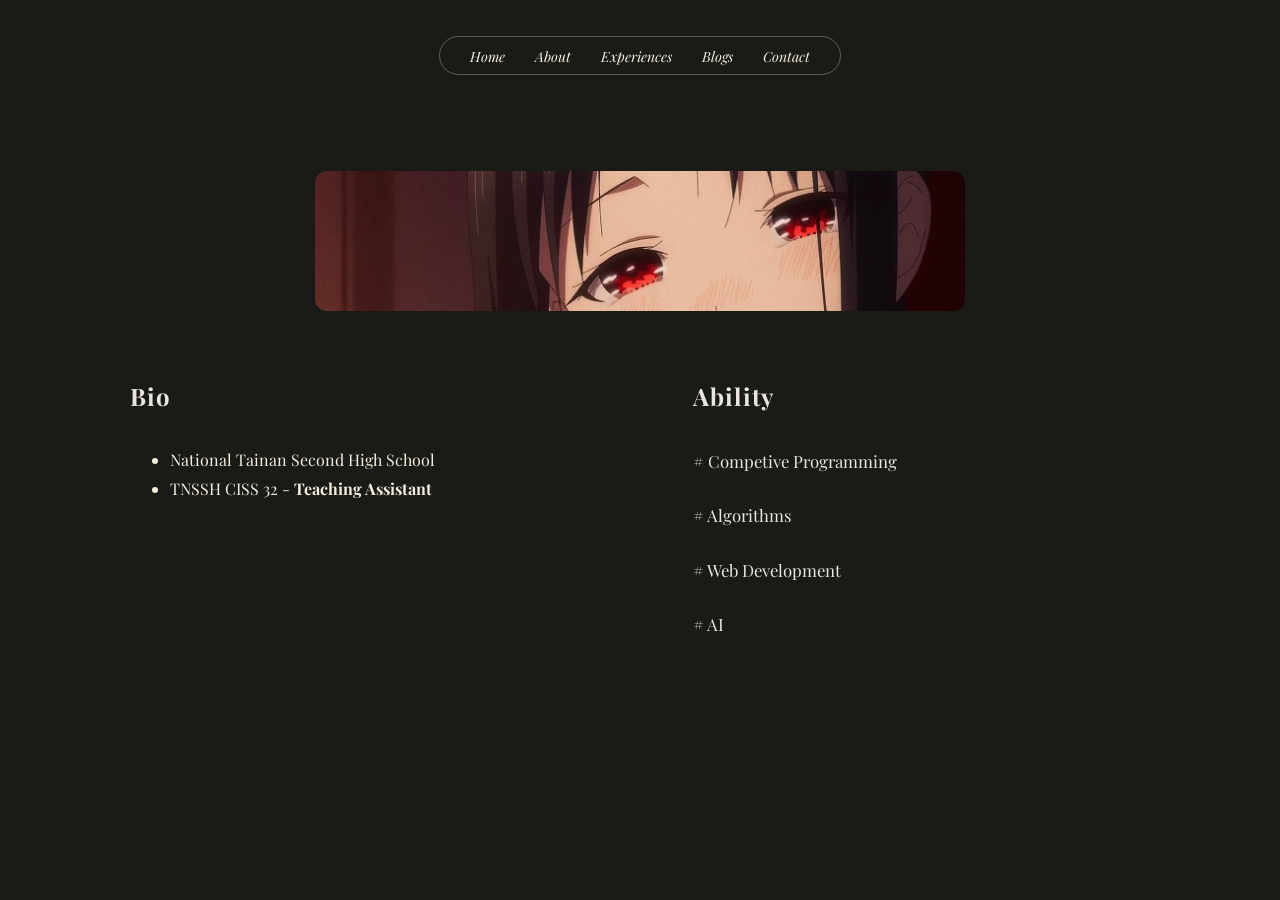
==== commit 59d486e3: "about" ====
--- a/about.html
+++ b/about.html
@@ -2,7 +2,7 @@
 <html lang="zh-TW">
 <head>
     <meta charset="UTF-8">
-    <title>About — Ziyang</title>
+    <title>About</title>
     <link rel="icon" href="img/fav.png" type="image/x-icon">
     <link rel="stylesheet" href="style.css">
     <link href="https://fonts.googleapis.com/css2?family=Playfair+Display:ital,wght@0,400;0,700;1,400;1,700&display=swap" rel="stylesheet">
@@ -13,8 +13,8 @@
         <ul class="nav-menu">
             <li><a href="index.html">Home</a></li>
             <li><a href="about.html">About</a></li>
-            <li><a href="events.html">Events</a></li>
-            <li><a href="article.html">Article</a></li>
+            <li><a href="events.html">Experiences</a></li>
+            <li><a href="blogs.html">Blogs</a></li>
             <li><a href="contact.html">Contact</a></li>
         </ul>
         <div class="logo"> </div>
@@ -22,30 +22,31 @@
 
     <main class="about-container">
         <header class="about-header">
-            <h1 class="about-quote">“Haha, yes! Simply lovely.”</h1>
-            <p class="subtitle">Max Verstappen</p>
+            <div class="banner-wrapper">
+                <img src="img/banner.jpg" alt="About Banner" class="banner-img">
+            </div>
         </header>
+
 
         <section class="about-content">
             <div class="content-left">
-                <h3>關於 Ziyang</h3>
+                <h3>Bio</h3>
                 <ul class="custom-list">
-                    <li><strong>學校</strong>：現在就讀<strong>國立臺南第二高級中學</strong> TNSSH</li>
-                    <li><strong>大學目標</strong>：<strong>國立中山大學 資訊工程學系</strong> NSYSU CSE</li>
-                    <li><strong>開發習慣</strong>：現在是使用<strong> VS code</strong>，但一直想轉<strong> Vim</strong></li>
+                    <li>National Tainan Second High School</li>
+                    <li>TNSSH CISS 32 - <strong>Teaching Assistant</strong></li>
                 </ul>
                 <div class="about-pic-container">
-                    <img src="img/george-Photoroom.png" alt="Decoration">
                 </div>
             </div>
             
             <div class="content-right">
-                <h3>能力＆興趣</h3>
-                <ul class="custom-list">
-                    <li><strong>競賽程式</strong>：C++/C的演算法實作</li>
-                    <li><strong>人工智慧</strong>：理解模型到自行訓練再到研究</li>
-                    <li><strong>專案經驗</strong>：寫過網站、訓練AI、ESP-32、電腦視覺</li>
-                    <li><strong>Formula 1</strong>：<strong>Mercedes - Amg petronas F1</strong> & <strong>George Russell</strong> 的車迷</li>
+                <h3>Ability</h3>
+                <ul class="skills-list">
+                    <li># Competive Programming</li>
+                    <li># Algorithms</li>
+                    <li># Web Development</li> 
+                    <li># AI</li>
+
                 </ul>
             </div>
         </section>
--- a/style.css
+++ b/style.css
@@ -121,14 +121,14 @@
    4. 關於我頁面 (About Page)
    ========================================================================== */
 .about-container {
-    max-width: 1100px; /*[span_58](start_span)[span_58](end_span)*/
-    margin: 140px auto 0 auto; /*[span_59](start_span)[span_59](end_span)*/
-    padding: 0 40px; /*[span_60](start_span)[span_60](end_span)*/
+    max-width: 1100px;
+    margin: 60px auto 0 auto; /* 從 140px 縮小到 60px */
+    padding: 0 40px;
 }
 
 .about-header {
-    text-align: center; /*[span_61](start_span)[span_61](end_span)*/
-    margin-bottom: 80px; /*[span_62](start_span)[span_62](end_span)*/
+    text-align: center;
+    margin-bottom: 40px;      /* 從 80px 縮小到 40px */
 }
 
 .about-header .subtitle {
@@ -623,4 +623,36 @@
     .article-title { font-size: 1.5rem; } /*[span_340](start_span)[span_340](end_span)*/
     .contact-container { grid-template-columns: 1fr; margin: 80px auto 0 auto; gap: 48px; } /*[span_341](start_span)[span_341](end_span)*/
     .contact-title { font-size: 2.5rem; } /*[span_342](start_span)[span_342](end_span)*/
-}+}
+
+.banner-wrapper {
+    max-width: 650px;
+    height: 140px;
+    margin: 0 auto;           /* 保持區塊置中 */
+    border-radius: 12px;
+    overflow: hidden;
+}
+
+.banner-img {
+    width: 100%;
+    height: 100%;
+    object-fit: cover;
+    object-position: top;  /* 強制對齊圖片頂部，讓裁切畫面往上移 */
+    display: block;
+}
+
+
+/* 1. 隱藏灰色小方塊 */
+.skills-list li::before {
+    display: none !important;
+}
+
+/* 2. 完美的對齊參數：完全比照 Bio 的行高與間距 */
+.skills-list li {
+    margin-bottom: 24px !important;
+    padding-left: 0 !important;
+    color: #eae6df !important;
+    font-size: 1.05rem !important;  /* 齊平字體大小 */
+    line-height: 1.8 !important;     /* 齊平 Bio 的垂直行高 */
+}
+
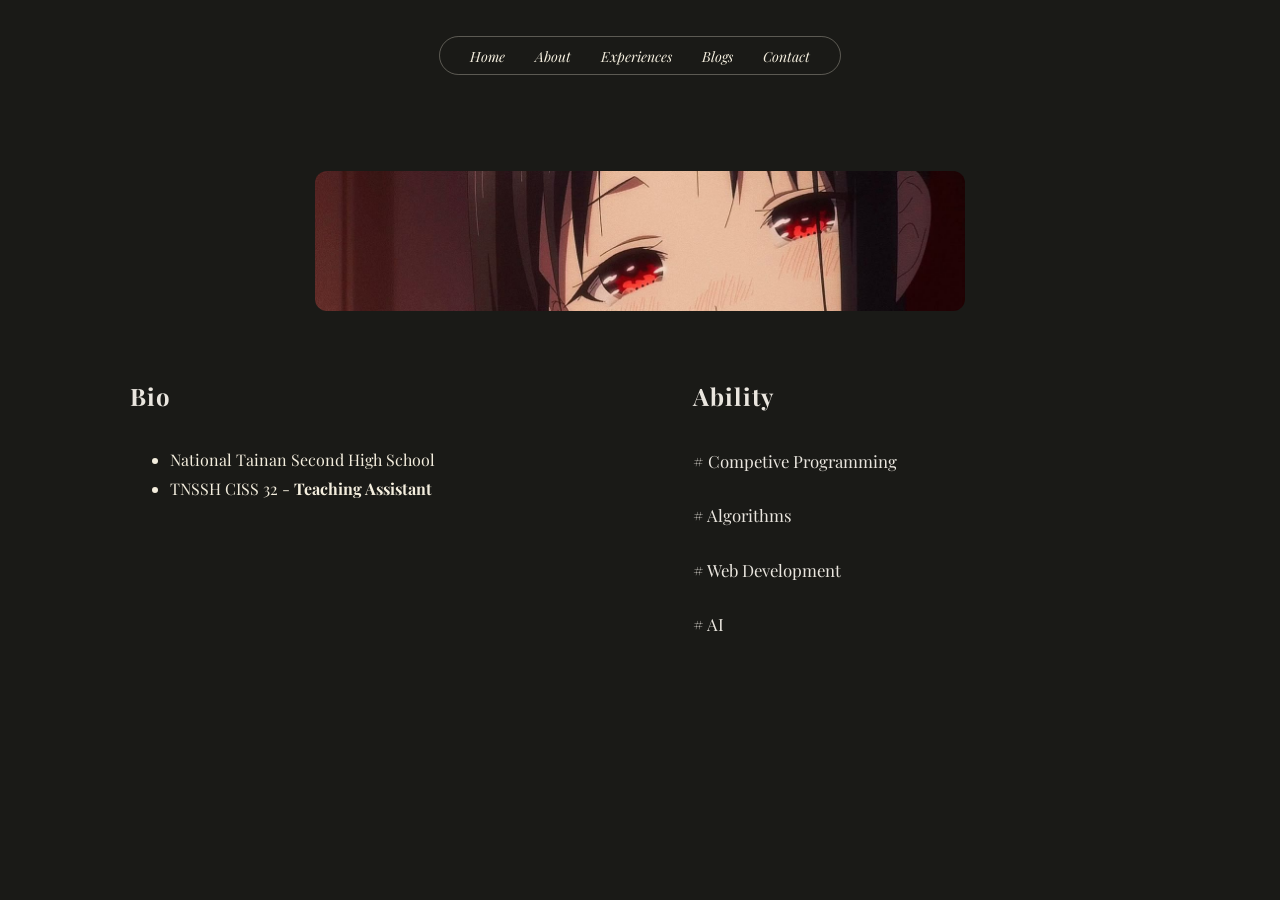
==== commit 3552e7c4: "py:" ====
--- a/about.html
+++ b/about.html
@@ -53,4 +53,8 @@
     </main>
 
 </body>
-</html>+</html>
+
+
+
+
